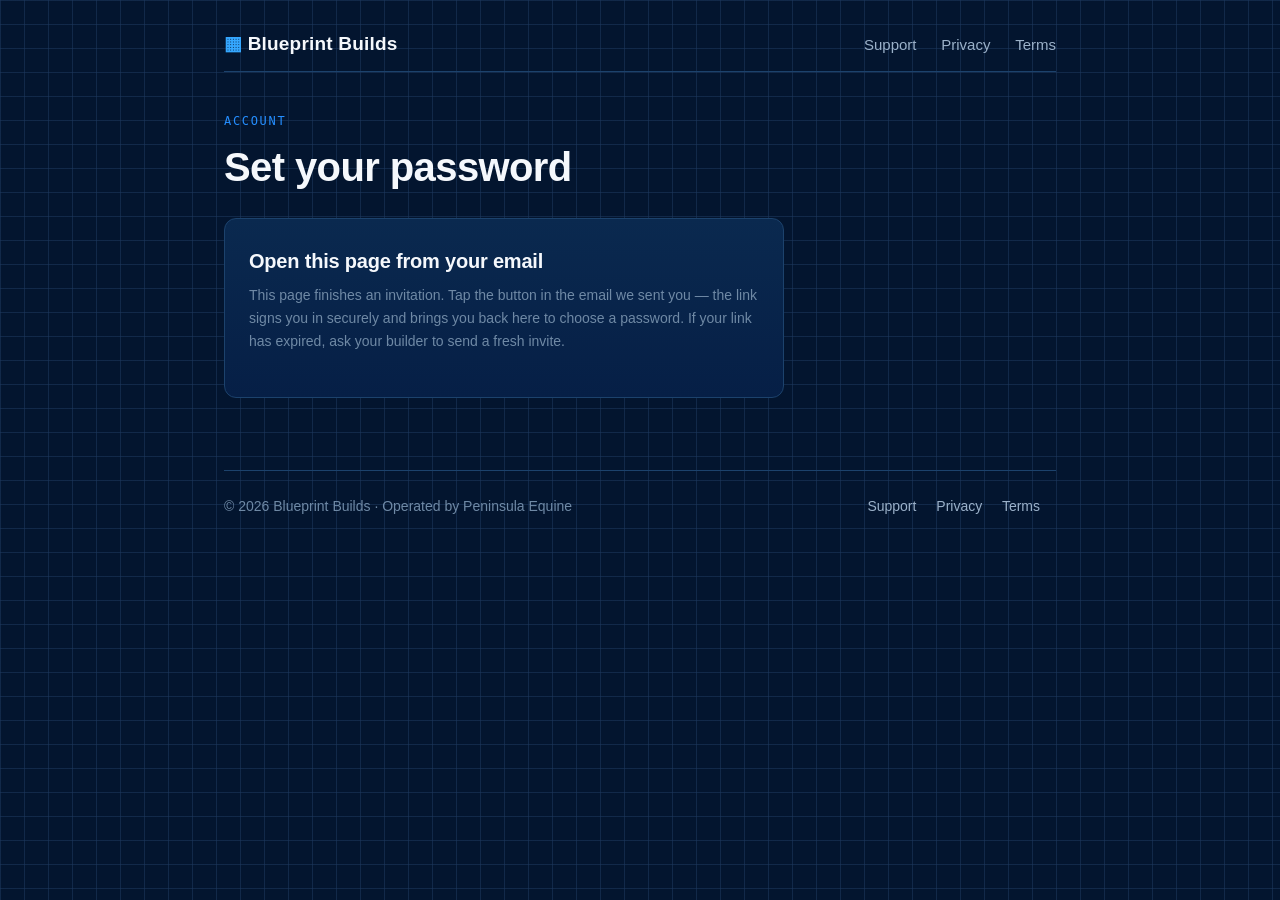
==== invite/index.html @ f55c9521 "Invite set-password page + build-team publish tool (synced from app repo site/)" ====
<!doctype html>
<html lang="en-AU">
<head>
  <meta charset="utf-8">
  <meta name="viewport" content="width=device-width, initial-scale=1">
  <title>Set your password — Blueprint Builds</title>
  <meta name="description" content="Finish setting up your Blueprint Builds account.">
  <meta name="robots" content="noindex">
  <link rel="stylesheet" href="/styles.css">
</head>
<body>
  <div class="wrap">
    <header class="site">
      <a class="brand" href="/"><span class="mark">▦</span> Blueprint Builds</a>
      <nav class="site">
        <a href="/support/">Support</a>
        <a href="/privacy/">Privacy</a>
        <a href="/terms/">Terms</a>
      </nav>
    </header>

    <main>
      <p class="kicker">Account</p>
      <h1>Set your password</h1>

      <div class="panel" id="panel-wait" hidden>
        <h2>Open this page from your email</h2>
        <p class="hint">This page finishes an invitation. Tap the button in the email we sent you — the link signs you in securely and brings you back here to choose a password. If your link has expired, ask your builder to send a fresh invite.</p>
      </div>

      <div class="panel" id="panel-expired" hidden>
        <h2>This link has expired</h2>
        <p class="hint">Invite and password links only work for a short time, and only once. Ask your builder to send a new one, or contact <a href="mailto:info@peninsulaequine.systems">info@peninsulaequine.systems</a> and we'll re-issue access.</p>
      </div>

      <div class="panel" id="panel-form" hidden>
        <h2>Choose a password</h2>
        <p class="hint" id="who">Signed in securely from your email link.</p>
        <form id="form">
          <label class="field"><span>New password</span>
            <input autocomplete="new-password" id="password" minlength="8" required type="password">
          </label>
          <label class="field"><span>Confirm password</span>
            <input autocomplete="new-password" id="confirm" minlength="8" required type="password">
          </label>
          <button class="btn" id="submit" type="submit">Save password</button>
        </form>
        <p class="status" id="form-status"></p>
      </div>

      <div class="panel" id="panel-done" hidden>
        <h2>Password saved</h2>
        <p class="hint" id="done-copy">You're all set. Open <strong>Blueprint Builds</strong> on your iPhone and sign in with your email and your new password. If the app isn't installed yet, use the TestFlight invitation from your builder first.</p>
      </div>
    </main>

    <footer class="site">
      <div>© 2026 Blueprint Builds · Operated by Peninsula Equine</div>
      <div>
        <a href="/support/">Support</a>
        <a href="/privacy/">Privacy</a>
        <a href="/terms/">Terms</a>
      </div>
    </footer>
  </div>

  <script>
  (function () {
    'use strict';
    var SUPABASE_URL = 'https://mxjuknqwzbvvmmdrvkql.supabase.co';
    // Publishable key: safe to embed, it grants nothing without a user session.
    var ANON_KEY = 'eyJhbGciOiJIUzI1NiIsInR5cCI6IkpXVCJ9.eyJpc3MiOiJzdXBhYmFzZSIsInJlZiI6Im14anVrbnF3emJ2dm1tZHJ2a3FsIiwicm9sZSI6ImFub24iLCJpYXQiOjE3ODU5ODU4MjcsImV4cCI6MjEwMTU2MTgyN30.RNrDixA6B1TgVHqoswkMDSYlwywGYfcC0P7SYY8A_lY';

    function show(id) {
      ['panel-wait', 'panel-expired', 'panel-form', 'panel-done'].forEach(function (name) {
        document.getElementById(name).hidden = name !== id;
      });
    }
    function status(kind, text) {
      var el = document.getElementById('form-status');
      el.className = 'status show ' + kind;
      el.textContent = text;
    }

    var params = new URLSearchParams((location.hash || '').replace(/^#/, ''));
    var accessToken = params.get('access_token');
    var kind = params.get('type') || 'invite';

    if (params.get('error') || params.get('error_code')) {
      show('panel-expired');
      return;
    }
    if (!accessToken) {
      show('panel-wait');
      return;
    }
    // The tokens stay in this page only — scrub them from the address bar.
    try { history.replaceState(null, '', location.pathname); } catch (err) { /* cosmetic only */ }

    var email = '';
    try {
      var payload = JSON.parse(atob(accessToken.split('.')[1].replace(/-/g, '+').replace(/_/g, '/')));
      email = typeof payload.email === 'string' ? payload.email : '';
    } catch (err) { /* the token is still usable even if it cannot be decoded here */ }
    if (email) {
      document.getElementById('who').textContent = 'Setting the password for ' + email + '.';
    }
    show('panel-form');

    document.getElementById('form').addEventListener('submit', function (event) {
      event.preventDefault();
      var password = document.getElementById('password').value;
      var confirm = document.getElementById('confirm').value;
      if (password.length < 8) { status('err', 'Use at least 8 characters.'); return; }
      if (password !== confirm) { status('err', 'The two passwords do not match.'); return; }

      var button = document.getElementById('submit');
      button.disabled = true;
      status('busy', 'Saving your password…');

      fetch(SUPABASE_URL + '/auth/v1/user', {
        method: 'PUT',
        headers: {
          apikey: ANON_KEY,
          Authorization: 'Bearer ' + accessToken,
          'Content-Type': 'application/json',
        },
        body: JSON.stringify({ password: password }),
      }).then(function (response) {
        if (response.ok) {
          if (email) {
            document.getElementById('done-copy').innerHTML =
              'You\'re all set. Open <strong>Blueprint Builds</strong> on your iPhone and sign in as <strong>' +
              email.replace(/[<>&]/g, '') + '</strong> with your new password. If the app isn\'t installed yet, use the TestFlight invitation from your builder first.';
          }
          show('panel-done');
          return;
        }
        return response.json().catch(function () { return {}; }).then(function (body) {
          var message = (body && (body.msg || body.message || body.error_description)) || '';
          if (response.status === 401 || response.status === 403) {
            show('panel-expired');
          } else {
            status('err', message || 'The password could not be saved. Try again.');
            button.disabled = false;
          }
        });
      }).catch(function () {
        status('err', 'No connection. Check the internet and try again.');
        button.disabled = false;
      });
    });

    // Session type note: invite links and set-password links behave the same here.
    void kind;
  })();
  </script>
</body>
</html>
---- styles.css ----
/* Blueprint Builds — static site. No external requests: system fonts only. */
:root {
  --midnight: #03152F;
  --navy: #061F46;
  --navy-raised: #0A294F;
  --border: #1C426C;
  --border-strong: #275783;
  --blueprint: #258EFF;
  --highlight: #35A7FF;
  --ink: #F5F8FC;
  --ink-muted: #9BB1C9;
  --ink-faint: #6F89A5;
  --grid-line: rgba(30, 58, 95, 0.55);
  --mono: ui-monospace, "SF Mono", "Cascadia Mono", Menlo, Consolas, monospace;
}

* { box-sizing: border-box; }

body {
  margin: 0;
  background-color: var(--midnight);
  background-image:
    linear-gradient(var(--grid-line) 1px, transparent 1px),
    linear-gradient(90deg, var(--grid-line) 1px, transparent 1px);
  background-size: 24px 24px;
  color: var(--ink);
  font-family: -apple-system, BlinkMacSystemFont, "Segoe UI", Roboto, Helvetica, Arial, sans-serif;
  font-size: 17px;
  line-height: 1.65;
  -webkit-font-smoothing: antialiased;
}

.wrap {
  max-width: 880px;
  margin: 0 auto;
  padding: 0 24px 96px;
}

header.site {
  display: flex;
  align-items: baseline;
  justify-content: space-between;
  gap: 16px;
  flex-wrap: wrap;
  padding: 28px 0 12px;
  border-bottom: 1px solid var(--border);
  margin-bottom: 40px;
}

.brand {
  color: var(--ink);
  text-decoration: none;
  font-weight: 700;
  font-size: 19px;
  letter-spacing: 0.01em;
}
.brand .mark { color: var(--highlight); }

nav.site a {
  color: var(--ink-muted);
  text-decoration: none;
  font-size: 15px;
  margin-left: 20px;
}
nav.site a:hover, nav.site a[aria-current="page"] { color: var(--highlight); }

.kicker {
  font-family: var(--mono);
  font-size: 12px;
  letter-spacing: 0.14em;
  text-transform: uppercase;
  color: var(--blueprint);
  margin: 0 0 12px;
}

h1 { font-size: 40px; line-height: 1.15; letter-spacing: -0.015em; margin: 0 0 16px; }
h2 { font-size: 22px; margin: 40px 0 10px; letter-spacing: -0.01em; }
h3 { font-size: 17px; margin: 28px 0 8px; }
p, li { color: var(--ink-muted); }
p.lede { font-size: 20px; color: var(--ink); max-width: 46ch; }
strong { color: var(--ink); font-weight: 600; }
a { color: var(--highlight); }
hr { border: none; border-top: 1px solid var(--border); margin: 40px 0; }

.updated {
  font-family: var(--mono);
  font-size: 13px;
  color: var(--ink-faint);
  margin-bottom: 32px;
}

.cards {
  display: grid;
  grid-template-columns: repeat(auto-fit, minmax(240px, 1fr));
  gap: 16px;
  margin: 40px 0;
  padding: 0;
  list-style: none;
}

.card {
  background: linear-gradient(180deg, var(--navy-raised), var(--navy));
  border: 1px solid var(--border);
  border-radius: 10px;
  padding: 20px;
}
.card h3 { margin: 0 0 6px; font-size: 16px; }
.card p { margin: 0; font-size: 15px; }
.card .glyph {
  display: inline-block;
  font-family: var(--mono);
  color: var(--highlight);
  font-size: 18px;
  margin-bottom: 10px;
}

.notice {
  background: var(--navy);
  border: 1px solid var(--border-strong);
  border-left: 3px solid var(--blueprint);
  border-radius: 8px;
  padding: 16px 20px;
  margin: 32px 0;
}
.notice p { margin: 0; font-size: 15px; }

.contact-block {
  font-size: 16px;
  background: var(--navy);
  border: 1px solid var(--border);
  border-radius: 10px;
  padding: 20px 24px;
  margin-top: 24px;
}
.contact-block p { margin: 6px 0; }

footer.site {
  border-top: 1px solid var(--border);
  margin-top: 72px;
  padding-top: 24px;
  font-size: 14px;
  color: var(--ink-faint);
  display: flex;
  justify-content: space-between;
  gap: 16px;
  flex-wrap: wrap;
}
footer.site a { color: var(--ink-muted); text-decoration: none; margin-right: 16px; }
footer.site a:hover { color: var(--highlight); }

@media (max-width: 600px) {
  h1 { font-size: 30px; }
  p.lede { font-size: 18px; }
  nav.site a { margin-left: 0; margin-right: 16px; }
}

/* ---------- Account & builder tool pages (forms) ---------- */

.panel {
  background: linear-gradient(180deg, var(--navy-raised), var(--navy));
  border: 1px solid var(--border);
  border-radius: 12px;
  padding: 26px 24px;
  margin: 28px 0;
  max-width: 560px;
}
.panel h2 { margin: 0 0 6px; font-size: 20px; }
.panel .hint { font-size: 14px; color: var(--ink-faint); margin: 0 0 18px; }

.field { display: block; margin: 0 0 16px; }
.field span {
  display: block;
  font-family: var(--mono);
  font-size: 11.5px;
  letter-spacing: 0.1em;
  text-transform: uppercase;
  color: var(--ink-faint);
  margin-bottom: 7px;
}
.field input, .field select {
  width: 100%;
  background: var(--midnight);
  color: var(--ink);
  border: 1px solid var(--border-strong);
  border-radius: 9px;
  padding: 12px 14px;
  font-size: 16px;
  font-family: inherit;
}
.field input:focus, .field select:focus { outline: 2px solid var(--blueprint); outline-offset: 1px; }
.field input[type="file"] { padding: 10px; font-size: 14px; color: var(--ink-muted); }

.btn {
  display: inline-block;
  width: 100%;
  background: #1676E8;
  color: #fff;
  border: none;
  border-radius: 10px;
  padding: 14px 18px;
  font-size: 16px;
  font-weight: 700;
  font-family: inherit;
  cursor: pointer;
  box-shadow: 0 8px 18px rgba(10, 75, 155, 0.4);
}
.btn:hover { background: #2483F2; }
.btn:disabled { opacity: 0.55; cursor: default; }
.btn.quiet {
  background: var(--navy);
  border: 1px solid var(--border-strong);
  color: var(--ink-muted);
  box-shadow: none;
  width: auto;
  padding: 9px 14px;
  font-size: 14px;
  font-weight: 600;
}

.status { border-radius: 9px; padding: 12px 16px; margin: 16px 0 0; font-size: 14.5px; display: none; }
.status.show { display: block; }
.status.ok { background: #0E3231; border: 1px solid #2A6B5B; color: #7FDCB8; }
.status.err { background: #341C24; border: 1px solid #7A4452; color: #F3A5B8; }
.status.busy { background: var(--navy); border: 1px solid var(--border-strong); color: var(--ink-muted); }

.file-list { list-style: none; margin: 18px 0 0; padding: 0; }
.file-list li {
  display: flex;
  justify-content: space-between;
  gap: 12px;
  align-items: baseline;
  border-top: 1px solid var(--border);
  padding: 10px 2px;
  font-size: 14.5px;
}
.file-list li:first-child { border-top: none; }
.file-list .name { color: var(--ink); overflow-wrap: anywhere; }
.file-list .state { font-family: var(--mono); font-size: 12px; white-space: nowrap; color: var(--ink-faint); }
.file-list .state.done { color: #7FDCB8; }
.file-list .state.fail { color: #F3A5B8; }

.session-bar {
  display: flex;
  justify-content: space-between;
  align-items: center;
  gap: 12px;
  flex-wrap: wrap;
  font-size: 14.5px;
  color: var(--ink-muted);
  max-width: 560px;
  margin-top: 24px;
}
.session-bar b { color: var(--ink); }

/* ---------- Landing page (body.landing only) ---------- */

body.landing .wrap { max-width: 1040px; }

body.landing .hero {
  position: relative;
  display: grid;
  grid-template-columns: minmax(0, 1.08fr) minmax(0, 0.92fr);
  gap: 56px;
  align-items: center;
  padding: 16px 0 8px;
}
body.landing .hero::before {
  content: "";
  position: absolute;
  inset: -120px -220px auto auto;
  width: 560px;
  height: 560px;
  background: radial-gradient(closest-side, rgba(37, 142, 255, 0.16), transparent 70%);
  pointer-events: none;
}
body.landing .hero-copy { position: relative; }
body.landing h1 { font-size: 46px; }

body.landing .hero-points {
  display: flex;
  flex-wrap: wrap;
  gap: 10px;
  margin-top: 28px;
}
body.landing .point {
  font-family: var(--mono);
  font-size: 12.5px;
  letter-spacing: 0.02em;
  color: var(--ink-muted);
  border: 1px solid var(--border);
  background: rgba(6, 31, 70, 0.72);
  border-radius: 999px;
  padding: 8px 14px;
}
body.landing .point b { color: var(--highlight); font-weight: 600; margin-right: 4px; }

/* CSS-only phone mockup of the app */
body.landing .hero-visual { display: flex; justify-content: center; position: relative; }
body.landing .phone {
  width: 300px;
  border-radius: 44px;
  border: 1px solid var(--border-strong);
  background: #0A2140;
  padding: 12px;
  box-shadow:
    0 40px 80px rgba(1, 8, 20, 0.65),
    0 0 0 6px rgba(10, 33, 64, 0.55),
    inset 0 1px 0 rgba(140, 195, 255, 0.22);
  animation: phone-float 8s ease-in-out infinite alternate;
}
@keyframes phone-float {
  from { transform: translateY(0) rotate(-0.4deg); }
  to   { transform: translateY(-12px) rotate(0.4deg); }
}
@media (prefers-reduced-motion: reduce) {
  body.landing .phone { animation: none; }
}
body.landing .phone-screen {
  border-radius: 34px;
  background:
    linear-gradient(rgba(83, 150, 255, 0.05) 1px, transparent 1px) 0 0 / 100% 34px,
    linear-gradient(90deg, rgba(83, 150, 255, 0.05) 1px, transparent 1px) 0 0 / 34px 100%,
    var(--midnight);
  border: 1px solid var(--border);
  padding: 22px 16px 18px;
  overflow: hidden;
}
body.landing .mini-header { display: flex; justify-content: space-between; align-items: center; }
body.landing .mini-brand { font-family: var(--mono); font-size: 8.5px; letter-spacing: 0.18em; color: var(--highlight); font-weight: 700; }
body.landing .mini-workspace { font-size: 12.5px; font-weight: 700; color: var(--ink); margin-top: 3px; }
body.landing .mini-avatar {
  width: 30px; height: 30px; border-radius: 50%;
  display: grid; place-items: center;
  font-size: 10px; font-weight: 800; color: var(--highlight);
  background: rgba(53, 167, 255, 0.15);
  border: 1px solid rgba(53, 167, 255, 0.35);
}
body.landing .mini-greeting { font-size: 21px; font-weight: 800; letter-spacing: -0.03em; color: var(--ink); margin: 14px 0 10px; }
body.landing .mini-chips { display: flex; gap: 6px; flex-wrap: wrap; }
body.landing .chip {
  font-family: var(--mono); font-size: 7.5px; letter-spacing: 0.08em;
  color: var(--ink-faint); border: 1px solid var(--border);
  background: var(--navy); border-radius: 999px; padding: 5px 9px;
}
body.landing .chip b { color: var(--ink); font-size: 10px; margin-right: 3px; }
body.landing .chip.live { color: #40C799; border-color: #2A6B5B; background: #0E3231; }

body.landing .mini-card {
  background: linear-gradient(180deg, var(--navy-raised), var(--navy));
  border: 1px solid var(--border);
  border-radius: 16px;
  padding: 13px;
  margin-top: 12px;
  box-shadow: inset 0 1px 0 rgba(140, 195, 255, 0.14);
}
body.landing .mini-card.decision { background: linear-gradient(180deg, #0A3263, #082B59); border-color: #1B6FC2; }
body.landing .mini-row { display: flex; justify-content: space-between; align-items: center; }
body.landing .mini-pill {
  font-family: var(--mono); font-size: 7px; letter-spacing: 0.1em; font-weight: 700;
  border-radius: 999px; padding: 4px 8px;
  color: var(--ink); background: #0C3A70; border: 1px solid #1D66AC;
}
body.landing .mini-pill.danger { color: #FFB3B3; background: #492E36; border-color: #7A4452; }
body.landing .mini-when { font-family: var(--mono); font-size: 8px; color: #FF7D7D; }
body.landing .mini-title { font-size: 13.5px; font-weight: 700; color: var(--ink); margin-top: 10px; line-height: 1.3; }
body.landing .mini-title.sm { font-size: 12px; margin-top: 10px; }
body.landing .mini-sub { font-size: 9.5px; color: var(--ink-faint); margin-top: 5px; }
body.landing .mini-actions { display: flex; gap: 7px; margin-top: 12px; }
body.landing .mini-btn {
  flex: 1; text-align: center; font-size: 10.5px; font-weight: 800;
  border-radius: 10px; padding: 9px 0; color: #fff; background: #1676E8;
  box-shadow: 0 6px 14px rgba(10, 75, 155, 0.45);
}
body.landing .mini-btn.hold { background: var(--navy); border: 1px solid var(--border-strong); color: var(--ink-muted); box-shadow: none; }
body.landing .mini-photo {
  height: 74px; border-radius: 10px;
  display: grid; place-items: center;
  color: var(--highlight); font-size: 20px;
  background:
    linear-gradient(rgba(83, 150, 255, 0.14) 1px, transparent 1px) 0 0 / 100% 19px,
    linear-gradient(90deg, rgba(83, 150, 255, 0.14) 1px, transparent 1px) 0 0 / 19px 100%,
    #0A315D;
  border: 1px solid rgba(133, 190, 255, 0.18);
}
body.landing .mini-progress { height: 4px; border-radius: 4px; background: var(--navy); margin-top: 10px; overflow: hidden; }
body.landing .mini-progress i { display: block; height: 100%; width: 68%; border-radius: 4px; background: var(--blueprint); }

/* Feature cards: lift on hover */
body.landing .card {
  transition: transform 180ms ease, border-color 180ms ease;
}
body.landing .card:hover { transform: translateY(-3px); border-color: var(--border-strong); }
body.landing .card .glyph {
  width: 34px; height: 34px;
  display: grid; place-items: center;
  border-radius: 10px;
  background: rgba(53, 167, 255, 0.12);
  border: 1px solid rgba(53, 167, 255, 0.28);
  margin-bottom: 12px;
}

@media (max-width: 860px) {
  body.landing .hero { grid-template-columns: 1fr; gap: 40px; }
  body.landing .hero-visual { order: 2; }
  body.landing h1 { font-size: 34px; }
  body.landing .hero::before { display: none; }
}
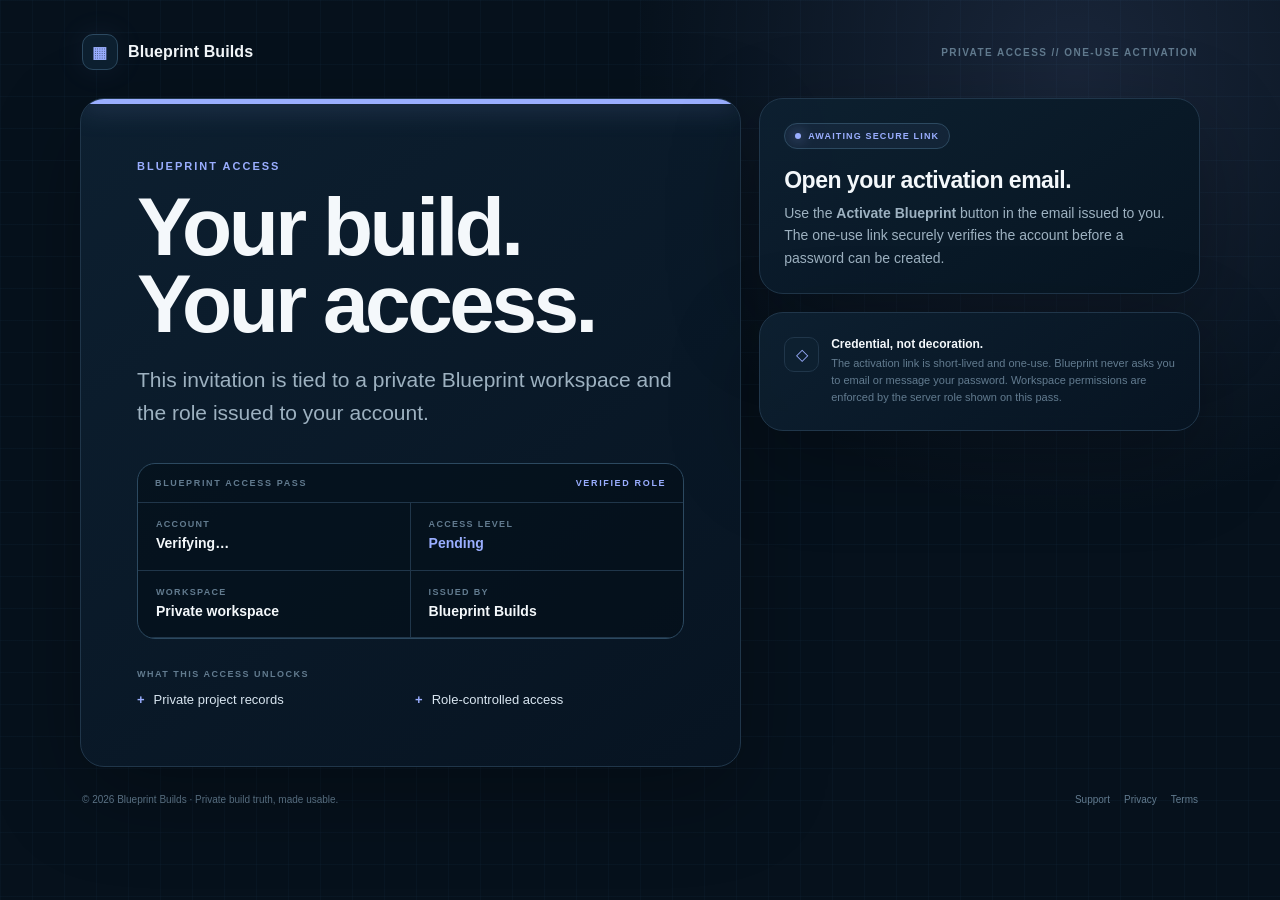
==== commit d09d0b24: "Launch Blueprint Access Pass activation" ====
--- a/invite/index.html
+++ b/invite/index.html
@@ -2,158 +2,95 @@
 <html lang="en-AU">
 <head>
   <meta charset="utf-8">
-  <meta name="viewport" content="width=device-width, initial-scale=1">
-  <title>Set your password — Blueprint Builds</title>
-  <meta name="description" content="Finish setting up your Blueprint Builds account.">
-  <meta name="robots" content="noindex">
-  <link rel="stylesheet" href="/styles.css">
+  <meta name="viewport" content="width=device-width, initial-scale=1, viewport-fit=cover">
+  <title>Activate your Blueprint access — Blueprint Builds</title>
+  <meta name="description" content="Activate private Blueprint Builds workspace access.">
+  <meta name="robots" content="noindex,nofollow,noarchive">
+  <meta name="referrer" content="no-referrer">
+  <link rel="canonical" href="https://blueprintbuilds.app/invite/">
+  <link rel="stylesheet" href="/invite/invite.css">
 </head>
 <body>
-  <div class="wrap">
-    <header class="site">
-      <a class="brand" href="/"><span class="mark">▦</span> Blueprint Builds</a>
-      <nav class="site">
-        <a href="/support/">Support</a>
-        <a href="/privacy/">Privacy</a>
-        <a href="/terms/">Terms</a>
-      </nav>
+  <div class="shell">
+    <header class="topbar">
+      <a class="brand" href="/"><span class="brand-mark">▦</span><span>Blueprint Builds</span></a>
+      <div class="secure">Private access // one-use activation</div>
     </header>
 
-    <main>
-      <p class="kicker">Account</p>
-      <h1>Set your password</h1>
+    <main class="activation">
+      <section class="hero" id="hero">
+        <div class="accent-bar"></div>
+        <div class="hero-inner">
+          <p class="eyebrow" id="role-eyebrow">BLUEPRINT ACCESS</p>
+          <h1 id="hero-title">Your build.<br>Your access.</h1>
+          <p class="lede" id="hero-copy">This invitation is tied to a private Blueprint workspace and the role issued to your account.</p>
 
-      <div class="panel" id="panel-wait" hidden>
-        <h2>Open this page from your email</h2>
-        <p class="hint">This page finishes an invitation. Tap the button in the email we sent you — the link signs you in securely and brings you back here to choose a password. If your link has expired, ask your builder to send a fresh invite.</p>
-      </div>
+          <div class="pass" aria-label="Blueprint access pass">
+            <div class="pass-head"><span>BLUEPRINT ACCESS PASS</span><span class="pass-id">VERIFIED ROLE</span></div>
+            <div class="pass-grid">
+              <div class="pass-cell"><span class="pass-label">ACCOUNT</span><span class="pass-value" id="pass-email">Verifying…</span></div>
+              <div class="pass-cell"><span class="pass-label">ACCESS LEVEL</span><span class="pass-value role" id="pass-role">Pending</span></div>
+              <div class="pass-cell"><span class="pass-label">WORKSPACE</span><span class="pass-value" id="pass-workspace">Private workspace</span></div>
+              <div class="pass-cell"><span class="pass-label">ISSUED BY</span><span class="pass-value" id="pass-inviter">Blueprint Builds</span></div>
+            </div>
+          </div>
 
-      <div class="panel" id="panel-expired" hidden>
-        <h2>This link has expired</h2>
-        <p class="hint">Invite and password links only work for a short time, and only once. Ask your builder to send a new one, or contact <a href="mailto:info@peninsulaequine.systems">info@peninsulaequine.systems</a> and we'll re-issue access.</p>
-      </div>
+          <div class="unlock">
+            <p class="unlock-label">WHAT THIS ACCESS UNLOCKS</p>
+            <div class="unlock-grid" id="unlock-grid">
+              <div class="unlock-item">Private project records</div><div class="unlock-item">Role-controlled access</div>
+            </div>
+          </div>
+        </div>
+      </section>
 
-      <div class="panel" id="panel-form" hidden>
-        <h2>Choose a password</h2>
-        <p class="hint" id="who">Signed in securely from your email link.</p>
-        <form id="form">
-          <label class="field"><span>New password</span>
-            <input autocomplete="new-password" id="password" minlength="8" required type="password">
-          </label>
-          <label class="field"><span>Confirm password</span>
-            <input autocomplete="new-password" id="confirm" minlength="8" required type="password">
-          </label>
-          <button class="btn" id="submit" type="submit">Save password</button>
-        </form>
-        <p class="status" id="form-status"></p>
-      </div>
+      <aside class="side">
+        <section class="card" id="panel-wait">
+          <div class="state-tag"><span class="state-dot"></span>AWAITING SECURE LINK</div>
+          <h2>Open your activation email.</h2>
+          <p class="hint">Use the <strong>Activate Blueprint</strong> button in the email issued to you. The one-use link securely verifies the account before a password can be created.</p>
+        </section>
 
-      <div class="panel" id="panel-done" hidden>
-        <h2>Password saved</h2>
-        <p class="hint" id="done-copy">You're all set. Open <strong>Blueprint Builds</strong> on your iPhone and sign in with your email and your new password. If the app isn't installed yet, use the TestFlight invitation from your builder first.</p>
-      </div>
+        <section class="card hidden" id="panel-gate">
+          <div class="state-tag"><span class="state-dot"></span>ACCESS PASS RECEIVED</div>
+          <h2>Continue to verification.</h2>
+          <p class="hint">This first-party checkpoint protects one-use activation links from automated email scanners. Nothing is consumed until <strong>you</strong> press the button below.</p>
+          <button class="btn" id="continue" type="button">CONTINUE SECURELY →</button>
+        </section>
+
+        <section class="card hidden" id="panel-expired">
+          <div class="state-tag"><span class="state-dot"></span>LINK CLOSED</div>
+          <h2>This access link has expired.</h2>
+          <p class="hint">Activation links are deliberately short-lived and one-use. Ask the person who invited you to issue a fresh Blueprint access pass.</p>
+        </section>
+
+        <section class="card hidden" id="panel-form">
+          <div class="state-tag"><span class="state-dot"></span>IDENTITY VERIFIED</div>
+          <h2>Secure your account.</h2>
+          <p class="hint" id="who">Your invitation has been verified. Choose the password you will use to sign in to Blueprint Builds.</p>
+          <form id="form">
+            <label class="field"><span>New password</span><input autocomplete="new-password" id="password" minlength="8" required type="password"></label>
+            <label class="field"><span>Confirm password</span><input autocomplete="new-password" id="confirm" minlength="8" required type="password"></label>
+            <button class="btn" id="submit" type="submit">ACTIVATE BLUEPRINT →</button>
+          </form>
+          <p class="status" id="form-status" aria-live="polite"></p>
+        </section>
+
+        <section class="card hidden" id="panel-done">
+          <div class="done-mark">✓</div>
+          <h2>Access activated.</h2>
+          <p class="hint" id="done-copy">Your Blueprint account is ready. Sign in with the email address on this access pass and the password you just created.</p>
+          <a class="btn secondary" href="/workspace/">OPEN BUILDER WORKSPACE</a>
+        </section>
+
+        <section class="card">
+          <div class="security"><div class="shield">◇</div><div><strong>Credential, not decoration.</strong><p>The activation link is short-lived and one-use. Blueprint never asks you to email or message your password. Workspace permissions are enforced by the server role shown on this pass.</p></div></div>
+        </section>
+      </aside>
     </main>
 
-    <footer class="site">
-      <div>© 2026 Blueprint Builds · Operated by Peninsula Equine</div>
-      <div>
-        <a href="/support/">Support</a>
-        <a href="/privacy/">Privacy</a>
-        <a href="/terms/">Terms</a>
-      </div>
-    </footer>
+    <footer class="footer"><div>© 2026 Blueprint Builds · Private build truth, made usable.</div><div class="footer-links"><a href="/support/">Support</a><a href="/privacy/">Privacy</a><a href="/terms/">Terms</a></div></footer>
   </div>
-
-  <script>
-  (function () {
-    'use strict';
-    var SUPABASE_URL = 'https://mxjuknqwzbvvmmdrvkql.supabase.co';
-    // Publishable key: safe to embed, it grants nothing without a user session.
-    var ANON_KEY = 'eyJhbGciOiJIUzI1NiIsInR5cCI6IkpXVCJ9.eyJpc3MiOiJzdXBhYmFzZSIsInJlZiI6Im14anVrbnF3emJ2dm1tZHJ2a3FsIiwicm9sZSI6ImFub24iLCJpYXQiOjE3ODU5ODU4MjcsImV4cCI6MjEwMTU2MTgyN30.RNrDixA6B1TgVHqoswkMDSYlwywGYfcC0P7SYY8A_lY';
-
-    function show(id) {
-      ['panel-wait', 'panel-expired', 'panel-form', 'panel-done'].forEach(function (name) {
-        document.getElementById(name).hidden = name !== id;
-      });
-    }
-    function status(kind, text) {
-      var el = document.getElementById('form-status');
-      el.className = 'status show ' + kind;
-      el.textContent = text;
-    }
-
-    var params = new URLSearchParams((location.hash || '').replace(/^#/, ''));
-    var accessToken = params.get('access_token');
-    var kind = params.get('type') || 'invite';
-
-    if (params.get('error') || params.get('error_code')) {
-      show('panel-expired');
-      return;
-    }
-    if (!accessToken) {
-      show('panel-wait');
-      return;
-    }
-    // The tokens stay in this page only — scrub them from the address bar.
-    try { history.replaceState(null, '', location.pathname); } catch (err) { /* cosmetic only */ }
-
-    var email = '';
-    try {
-      var payload = JSON.parse(atob(accessToken.split('.')[1].replace(/-/g, '+').replace(/_/g, '/')));
-      email = typeof payload.email === 'string' ? payload.email : '';
-    } catch (err) { /* the token is still usable even if it cannot be decoded here */ }
-    if (email) {
-      document.getElementById('who').textContent = 'Setting the password for ' + email + '.';
-    }
-    show('panel-form');
-
-    document.getElementById('form').addEventListener('submit', function (event) {
-      event.preventDefault();
-      var password = document.getElementById('password').value;
-      var confirm = document.getElementById('confirm').value;
-      if (password.length < 8) { status('err', 'Use at least 8 characters.'); return; }
-      if (password !== confirm) { status('err', 'The two passwords do not match.'); return; }
-
-      var button = document.getElementById('submit');
-      button.disabled = true;
-      status('busy', 'Saving your password…');
-
-      fetch(SUPABASE_URL + '/auth/v1/user', {
-        method: 'PUT',
-        headers: {
-          apikey: ANON_KEY,
-          Authorization: 'Bearer ' + accessToken,
-          'Content-Type': 'application/json',
-        },
-        body: JSON.stringify({ password: password }),
-      }).then(function (response) {
-        if (response.ok) {
-          if (email) {
-            document.getElementById('done-copy').innerHTML =
-              'You\'re all set. Open <strong>Blueprint Builds</strong> on your iPhone and sign in as <strong>' +
-              email.replace(/[<>&]/g, '') + '</strong> with your new password. If the app isn\'t installed yet, use the TestFlight invitation from your builder first.';
-          }
-          show('panel-done');
-          return;
-        }
-        return response.json().catch(function () { return {}; }).then(function (body) {
-          var message = (body && (body.msg || body.message || body.error_description)) || '';
-          if (response.status === 401 || response.status === 403) {
-            show('panel-expired');
-          } else {
-            status('err', message || 'The password could not be saved. Try again.');
-            button.disabled = false;
-          }
-        });
-      }).catch(function () {
-        status('err', 'No connection. Check the internet and try again.');
-        button.disabled = false;
-      });
-    });
-
-    // Session type note: invite links and set-password links behave the same here.
-    void kind;
-  })();
-  </script>
+  <script type="module" src="/invite/activate.js"></script>
 </body>
 </html>
--- a/invite/invite.css
+++ b/invite/invite.css
@@ -0,0 +1,6 @@
+:root{--bg:#06111c;--panel:#0a1826;--panel-2:#071421;--line:#20364a;--line-strong:#2c4960;--ink:#f4f8fb;--muted:#9db1c0;--faint:#627b8f;--accent:#9aaeff;--accent-rgb:154,174,255;--danger:#f3a5b8;--ok:#78e3ac}
+*{box-sizing:border-box}html{background:var(--bg);color-scheme:dark}body{margin:0;min-height:100vh;background:radial-gradient(circle at 84% 8%,rgba(var(--accent-rgb),.13),transparent 28rem),linear-gradient(rgba(21,46,68,.18) 1px,transparent 1px),linear-gradient(90deg,rgba(21,46,68,.18) 1px,transparent 1px),var(--bg);background-size:auto,32px 32px,32px 32px,auto;color:var(--ink);font-family:Inter,ui-sans-serif,-apple-system,BlinkMacSystemFont,"Segoe UI",sans-serif}
+a{color:inherit}.shell{width:min(1120px,calc(100% - 32px));margin:0 auto;padding:26px 0 48px}.topbar{display:flex;align-items:center;justify-content:space-between;gap:20px;padding:8px 2px 28px}.brand{display:flex;align-items:center;gap:10px;text-decoration:none;font-weight:850;letter-spacing:.1px}.brand-mark{display:grid;place-items:center;width:36px;height:36px;border:1px solid var(--line-strong);border-radius:11px;background:#0d2030;color:var(--accent);box-shadow:0 0 32px rgba(var(--accent-rgb),.08)}.secure{font-size:10px;font-weight:850;letter-spacing:1.45px;color:var(--faint);text-transform:uppercase}.activation{display:grid;grid-template-columns:minmax(0,1.08fr) minmax(330px,.72fr);gap:18px;align-items:start}.hero,.card{border:1px solid var(--line);border-radius:24px;background:linear-gradient(145deg,rgba(13,32,48,.98),rgba(7,20,33,.98));box-shadow:0 28px 90px rgba(0,0,0,.28);overflow:hidden}.accent-bar{height:5px;background:var(--accent);box-shadow:0 0 28px rgba(var(--accent-rgb),.55)}.hero-inner{padding:clamp(26px,5vw,56px)}.eyebrow{margin:0 0 16px;color:var(--accent);font-size:11px;font-weight:900;letter-spacing:2px;text-transform:uppercase}.hero h1{max-width:720px;margin:0;font-size:clamp(42px,7vw,82px);line-height:.94;letter-spacing:-3.5px}.lede{max-width:650px;margin:22px 0 0;color:var(--muted);font-size:clamp(17px,2.3vw,21px);line-height:1.55}.pass{margin-top:34px;border:1px solid var(--line-strong);border-radius:18px;background:rgba(3,13,23,.56);overflow:hidden}.pass-head{display:flex;align-items:center;justify-content:space-between;gap:12px;padding:14px 17px;border-bottom:1px solid var(--line);font-size:9px;font-weight:900;letter-spacing:1.65px;color:var(--faint)}.pass-id{color:var(--accent)}.pass-grid{display:grid;grid-template-columns:1fr 1fr}.pass-cell{min-width:0;padding:16px 18px;border-bottom:1px solid var(--line)}.pass-cell:nth-child(odd){border-right:1px solid var(--line)}.pass-label{display:block;margin-bottom:5px;color:var(--faint);font-size:9px;font-weight:850;letter-spacing:1.3px}.pass-value{display:block;overflow-wrap:anywhere;color:var(--ink);font-size:14px;font-weight:760;line-height:1.4}.pass-value.role{color:var(--accent)}.unlock{padding-top:30px}.unlock-label{margin:0 0 12px;color:var(--faint);font-size:9px;font-weight:900;letter-spacing:1.5px}.unlock-grid{display:grid;grid-template-columns:1fr 1fr;gap:9px}.unlock-item{display:flex;align-items:flex-start;gap:9px;color:#d8e5f0;font-size:13px;line-height:1.45}.unlock-item::before{content:"+";color:var(--accent);font-weight:900}.side{display:grid;gap:18px}.card{padding:24px}.card h2{margin:0 0 8px;font-size:23px;letter-spacing:-.5px}.hint{margin:0;color:var(--muted);font-size:14px;line-height:1.6}.state-tag{display:inline-flex;align-items:center;gap:7px;margin-bottom:18px;padding:7px 10px;border:1px solid var(--line-strong);border-radius:999px;color:var(--accent);background:rgba(var(--accent-rgb),.06);font-size:9px;font-weight:900;letter-spacing:1.15px}.state-dot{width:6px;height:6px;border-radius:50%;background:currentColor;box-shadow:0 0 13px currentColor}.field{display:grid;gap:7px;margin-top:16px;color:var(--muted);font-size:11px;font-weight:800;letter-spacing:.55px;text-transform:uppercase}.field input{width:100%;border:1px solid var(--line-strong);border-radius:12px;background:#06111c;color:var(--ink);padding:14px 15px;font:inherit;font-size:15px;text-transform:none;outline:none}.field input:focus{border-color:var(--accent);box-shadow:0 0 0 3px rgba(var(--accent-rgb),.12)}.btn{width:100%;margin-top:18px;border:0;border-radius:12px;padding:15px 18px;background:var(--accent);color:#06111c;font-size:12px;font-weight:950;letter-spacing:.8px;cursor:pointer}.btn:disabled{opacity:.55;cursor:wait}.btn.secondary{background:#0d2030;color:var(--ink);border:1px solid var(--line-strong);text-decoration:none;display:block;text-align:center}.status{display:none;margin:14px 0 0;padding:11px 12px;border-radius:10px;font-size:12px;line-height:1.45}.status.show{display:block}.status.busy{color:var(--accent);background:rgba(var(--accent-rgb),.07)}.status.err{color:var(--danger);background:rgba(243,165,184,.07)}.status.ok{color:var(--ok);background:rgba(120,227,172,.07)}.security{display:flex;gap:12px;align-items:flex-start}.shield{flex:0 0 auto;display:grid;place-items:center;width:35px;height:35px;border-radius:10px;background:#0d2030;border:1px solid var(--line);color:var(--accent)}.security strong{display:block;margin-bottom:4px;font-size:12px}.security p{margin:0;color:var(--faint);font-size:11px;line-height:1.55}.done-mark{display:grid;place-items:center;width:58px;height:58px;margin-bottom:18px;border:1px solid rgba(120,227,172,.45);border-radius:18px;background:rgba(120,227,172,.08);color:var(--ok);font-size:25px;font-weight:900}.footer{display:flex;justify-content:space-between;gap:24px;padding:25px 2px 0;color:var(--faint);font-size:10px;line-height:1.55}.footer-links{display:flex;gap:14px}.footer a{color:var(--faint);text-decoration:none}.hidden{display:none!important}
+@media(max-width:820px){.activation{grid-template-columns:1fr}.side{grid-template-columns:1fr}.hero h1{letter-spacing:-2.5px}.shell{width:min(100% - 22px,720px);padding-top:14px}.topbar{padding-bottom:16px}.secure{display:none}}
+@media(max-width:520px){.hero,.card{border-radius:18px}.hero-inner{padding:25px 20px}.card{padding:20px}.pass-grid,.unlock-grid{grid-template-columns:1fr}.pass-cell:nth-child(odd){border-right:0}.hero h1{font-size:45px;letter-spacing:-2px}.footer{display:grid}.footer-links{flex-wrap:wrap}}
+@media(prefers-reduced-motion:no-preference){.hero,.card{animation:rise .45s ease both}.side .card:nth-child(2){animation-delay:.08s}@keyframes rise{from{opacity:0;transform:translateY(8px)}to{opacity:1;transform:none}}}
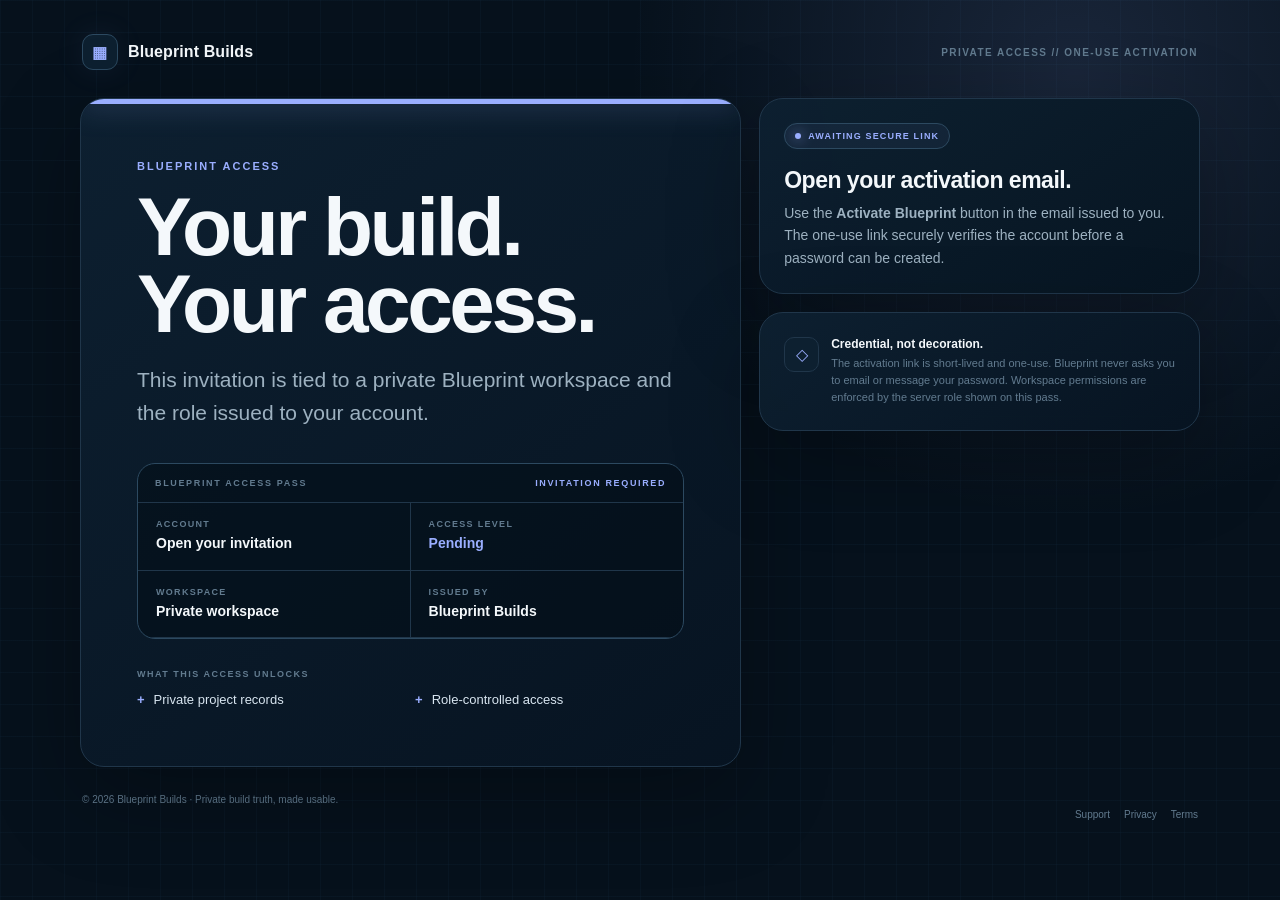
==== commit 0594a9a0: "Improve activation recovery and mobile onboarding Source: e0f25be35f509f0222067137573f5227e35c1c8a" ====
--- a/invite/index.html
+++ b/invite/index.html
@@ -8,7 +8,7 @@
   <meta name="robots" content="noindex,nofollow,noarchive">
   <meta name="referrer" content="no-referrer">
   <link rel="canonical" href="https://blueprintbuilds.app/invite/">
-  <link rel="stylesheet" href="/invite/invite.css">
+  <link rel="stylesheet" href="/invite/invite.css?v=20260910-onboarding">
 </head>
 <body>
   <div class="shell">
@@ -26,9 +26,9 @@
           <p class="lede" id="hero-copy">This invitation is tied to a private Blueprint workspace and the role issued to your account.</p>
 
           <div class="pass" aria-label="Blueprint access pass">
-            <div class="pass-head"><span>BLUEPRINT ACCESS PASS</span><span class="pass-id">VERIFIED ROLE</span></div>
+            <div class="pass-head"><span>BLUEPRINT ACCESS PASS</span><span class="pass-id" id="pass-state">INVITATION REQUIRED</span></div>
             <div class="pass-grid">
-              <div class="pass-cell"><span class="pass-label">ACCOUNT</span><span class="pass-value" id="pass-email">Verifying…</span></div>
+              <div class="pass-cell"><span class="pass-label">ACCOUNT</span><span class="pass-value" id="pass-email">Open your invitation</span></div>
               <div class="pass-cell"><span class="pass-label">ACCESS LEVEL</span><span class="pass-value role" id="pass-role">Pending</span></div>
               <div class="pass-cell"><span class="pass-label">WORKSPACE</span><span class="pass-value" id="pass-workspace">Private workspace</span></div>
               <div class="pass-cell"><span class="pass-label">ISSUED BY</span><span class="pass-value" id="pass-inviter">Blueprint Builds</span></div>
@@ -54,19 +54,34 @@
         <section class="card hidden" id="panel-gate">
           <div class="state-tag"><span class="state-dot"></span>ACCESS PASS RECEIVED</div>
           <h2>Continue to verification.</h2>
-          <p class="hint">This first-party checkpoint protects one-use activation links from automated email scanners. Nothing is consumed until <strong>you</strong> press the button below.</p>
+          <p class="hint">Your secure invitation is ready. Continue to verify your account, then choose the password you will use in Blueprint Builds.</p>
           <button class="btn" id="continue" type="button">CONTINUE SECURELY →</button>
+        </section>
+
+
+        <section class="card hidden" id="panel-checking" aria-live="polite">
+          <div class="state-tag"><span class="state-dot"></span>CHECKING YOUR INVITATION</div>
+          <h2>Verifying your account.</h2>
+          <p class="hint">Keep this page open while we check your secure link.</p>
+        </section>
+
+        <section class="card hidden" id="panel-network" aria-live="polite">
+          <div class="state-tag"><span class="state-dot"></span>VERIFICATION PAUSED</div>
+          <h2>Let’s reconnect.</h2>
+          <p class="hint">We could not reach Blueprint to verify your account. Check your connection, then try again here. Keep this page open so you can continue with the same link.</p>
+          <button class="btn" id="retry-verification" type="button">TRY VERIFICATION AGAIN →</button>
         </section>
 
         <section class="card hidden" id="panel-expired">
           <div class="state-tag"><span class="state-dot"></span>LINK CLOSED</div>
-          <h2>This access link has expired.</h2>
-          <p class="hint">Activation links are deliberately short-lived and one-use. Ask the person who invited you to issue a fresh Blueprint access pass.</p>
+          <h2>This link is no longer available.</h2>
+          <p class="hint">It may have expired or already been used. If you have already activated your account, open Blueprint and sign in. Otherwise, ask the person who invited you for a fresh access link.</p>
+          <a class="btn secondary" href="/support/">GET HELP WITH ACCESS</a>
         </section>
 
         <section class="card hidden" id="panel-form">
           <div class="state-tag"><span class="state-dot"></span>IDENTITY VERIFIED</div>
-          <h2>Secure your account.</h2>
+          <h2 id="form-title">Secure your account.</h2>
           <p class="hint" id="who">Your invitation has been verified. Choose the password you will use to sign in to Blueprint Builds.</p>
           <form id="form">
             <label class="field"><span>New password</span><input autocomplete="new-password" id="password" minlength="8" required type="password"></label>
@@ -78,9 +93,10 @@
 
         <section class="card hidden" id="panel-done">
           <div class="done-mark">✓</div>
-          <h2>Access activated.</h2>
+          <h2 id="done-title">Access activated.</h2>
           <p class="hint" id="done-copy">Your Blueprint account is ready. Sign in with the email address on this access pass and the password you just created.</p>
-          <a class="btn secondary" href="/workspace/">OPEN BUILDER WORKSPACE</a>
+          <p class="hint next-step">Already have Blueprint Builds installed? Open the app and sign in. You can also continue on the web.</p>
+          <a class="btn secondary" href="/workspace/">OPEN BLUEPRINT ON THE WEB</a>
         </section>
 
         <section class="card">
@@ -91,6 +107,6 @@
 
     <footer class="footer"><div>© 2026 Blueprint Builds · Private build truth, made usable.</div><div class="footer-links"><a href="/support/">Support</a><a href="/privacy/">Privacy</a><a href="/terms/">Terms</a></div></footer>
   </div>
-  <script type="module" src="/invite/activate.js"></script>
+  <script type="module" src="/invite/activate.js?v=20260910-onboarding"></script>
 </body>
 </html>
--- a/invite/invite.css
+++ b/invite/invite.css
@@ -1,6 +1,8 @@
 :root{--bg:#06111c;--panel:#0a1826;--panel-2:#071421;--line:#20364a;--line-strong:#2c4960;--ink:#f4f8fb;--muted:#9db1c0;--faint:#627b8f;--accent:#9aaeff;--accent-rgb:154,174,255;--danger:#f3a5b8;--ok:#78e3ac}
 *{box-sizing:border-box}html{background:var(--bg);color-scheme:dark}body{margin:0;min-height:100vh;background:radial-gradient(circle at 84% 8%,rgba(var(--accent-rgb),.13),transparent 28rem),linear-gradient(rgba(21,46,68,.18) 1px,transparent 1px),linear-gradient(90deg,rgba(21,46,68,.18) 1px,transparent 1px),var(--bg);background-size:auto,32px 32px,32px 32px,auto;color:var(--ink);font-family:Inter,ui-sans-serif,-apple-system,BlinkMacSystemFont,"Segoe UI",sans-serif}
-a{color:inherit}.shell{width:min(1120px,calc(100% - 32px));margin:0 auto;padding:26px 0 48px}.topbar{display:flex;align-items:center;justify-content:space-between;gap:20px;padding:8px 2px 28px}.brand{display:flex;align-items:center;gap:10px;text-decoration:none;font-weight:850;letter-spacing:.1px}.brand-mark{display:grid;place-items:center;width:36px;height:36px;border:1px solid var(--line-strong);border-radius:11px;background:#0d2030;color:var(--accent);box-shadow:0 0 32px rgba(var(--accent-rgb),.08)}.secure{font-size:10px;font-weight:850;letter-spacing:1.45px;color:var(--faint);text-transform:uppercase}.activation{display:grid;grid-template-columns:minmax(0,1.08fr) minmax(330px,.72fr);gap:18px;align-items:start}.hero,.card{border:1px solid var(--line);border-radius:24px;background:linear-gradient(145deg,rgba(13,32,48,.98),rgba(7,20,33,.98));box-shadow:0 28px 90px rgba(0,0,0,.28);overflow:hidden}.accent-bar{height:5px;background:var(--accent);box-shadow:0 0 28px rgba(var(--accent-rgb),.55)}.hero-inner{padding:clamp(26px,5vw,56px)}.eyebrow{margin:0 0 16px;color:var(--accent);font-size:11px;font-weight:900;letter-spacing:2px;text-transform:uppercase}.hero h1{max-width:720px;margin:0;font-size:clamp(42px,7vw,82px);line-height:.94;letter-spacing:-3.5px}.lede{max-width:650px;margin:22px 0 0;color:var(--muted);font-size:clamp(17px,2.3vw,21px);line-height:1.55}.pass{margin-top:34px;border:1px solid var(--line-strong);border-radius:18px;background:rgba(3,13,23,.56);overflow:hidden}.pass-head{display:flex;align-items:center;justify-content:space-between;gap:12px;padding:14px 17px;border-bottom:1px solid var(--line);font-size:9px;font-weight:900;letter-spacing:1.65px;color:var(--faint)}.pass-id{color:var(--accent)}.pass-grid{display:grid;grid-template-columns:1fr 1fr}.pass-cell{min-width:0;padding:16px 18px;border-bottom:1px solid var(--line)}.pass-cell:nth-child(odd){border-right:1px solid var(--line)}.pass-label{display:block;margin-bottom:5px;color:var(--faint);font-size:9px;font-weight:850;letter-spacing:1.3px}.pass-value{display:block;overflow-wrap:anywhere;color:var(--ink);font-size:14px;font-weight:760;line-height:1.4}.pass-value.role{color:var(--accent)}.unlock{padding-top:30px}.unlock-label{margin:0 0 12px;color:var(--faint);font-size:9px;font-weight:900;letter-spacing:1.5px}.unlock-grid{display:grid;grid-template-columns:1fr 1fr;gap:9px}.unlock-item{display:flex;align-items:flex-start;gap:9px;color:#d8e5f0;font-size:13px;line-height:1.45}.unlock-item::before{content:"+";color:var(--accent);font-weight:900}.side{display:grid;gap:18px}.card{padding:24px}.card h2{margin:0 0 8px;font-size:23px;letter-spacing:-.5px}.hint{margin:0;color:var(--muted);font-size:14px;line-height:1.6}.state-tag{display:inline-flex;align-items:center;gap:7px;margin-bottom:18px;padding:7px 10px;border:1px solid var(--line-strong);border-radius:999px;color:var(--accent);background:rgba(var(--accent-rgb),.06);font-size:9px;font-weight:900;letter-spacing:1.15px}.state-dot{width:6px;height:6px;border-radius:50%;background:currentColor;box-shadow:0 0 13px currentColor}.field{display:grid;gap:7px;margin-top:16px;color:var(--muted);font-size:11px;font-weight:800;letter-spacing:.55px;text-transform:uppercase}.field input{width:100%;border:1px solid var(--line-strong);border-radius:12px;background:#06111c;color:var(--ink);padding:14px 15px;font:inherit;font-size:15px;text-transform:none;outline:none}.field input:focus{border-color:var(--accent);box-shadow:0 0 0 3px rgba(var(--accent-rgb),.12)}.btn{width:100%;margin-top:18px;border:0;border-radius:12px;padding:15px 18px;background:var(--accent);color:#06111c;font-size:12px;font-weight:950;letter-spacing:.8px;cursor:pointer}.btn:disabled{opacity:.55;cursor:wait}.btn.secondary{background:#0d2030;color:var(--ink);border:1px solid var(--line-strong);text-decoration:none;display:block;text-align:center}.status{display:none;margin:14px 0 0;padding:11px 12px;border-radius:10px;font-size:12px;line-height:1.45}.status.show{display:block}.status.busy{color:var(--accent);background:rgba(var(--accent-rgb),.07)}.status.err{color:var(--danger);background:rgba(243,165,184,.07)}.status.ok{color:var(--ok);background:rgba(120,227,172,.07)}.security{display:flex;gap:12px;align-items:flex-start}.shield{flex:0 0 auto;display:grid;place-items:center;width:35px;height:35px;border-radius:10px;background:#0d2030;border:1px solid var(--line);color:var(--accent)}.security strong{display:block;margin-bottom:4px;font-size:12px}.security p{margin:0;color:var(--faint);font-size:11px;line-height:1.55}.done-mark{display:grid;place-items:center;width:58px;height:58px;margin-bottom:18px;border:1px solid rgba(120,227,172,.45);border-radius:18px;background:rgba(120,227,172,.08);color:var(--ok);font-size:25px;font-weight:900}.footer{display:flex;justify-content:space-between;gap:24px;padding:25px 2px 0;color:var(--faint);font-size:10px;line-height:1.55}.footer-links{display:flex;gap:14px}.footer a{color:var(--faint);text-decoration:none}.hidden{display:none!important}
-@media(max-width:820px){.activation{grid-template-columns:1fr}.side{grid-template-columns:1fr}.hero h1{letter-spacing:-2.5px}.shell{width:min(100% - 22px,720px);padding-top:14px}.topbar{padding-bottom:16px}.secure{display:none}}
+a{color:inherit}.shell{width:min(1120px,calc(100% - 32px));margin:0 auto;padding:26px 0 48px}.topbar{display:flex;align-items:center;justify-content:space-between;gap:20px;padding:8px 2px 28px}.brand{display:flex;align-items:center;gap:10px;text-decoration:none;font-weight:850;letter-spacing:.1px}.brand-mark{display:grid;place-items:center;width:36px;height:36px;border:1px solid var(--line-strong);border-radius:11px;background:#0d2030;color:var(--accent);box-shadow:0 0 32px rgba(var(--accent-rgb),.08)}.secure{font-size:10px;font-weight:850;letter-spacing:1.45px;color:var(--faint);text-transform:uppercase}.activation{display:grid;grid-template-columns:minmax(0,1.08fr) minmax(330px,.72fr);gap:18px;align-items:start}.hero,.card{border:1px solid var(--line);border-radius:24px;background:linear-gradient(145deg,rgba(13,32,48,.98),rgba(7,20,33,.98));box-shadow:0 28px 90px rgba(0,0,0,.28);overflow:hidden}.accent-bar{height:5px;background:var(--accent);box-shadow:0 0 28px rgba(var(--accent-rgb),.55)}.hero-inner{padding:clamp(26px,5vw,56px)}.eyebrow{margin:0 0 16px;color:var(--accent);font-size:11px;font-weight:900;letter-spacing:2px;text-transform:uppercase}.hero h1{max-width:720px;margin:0;font-size:clamp(42px,7vw,82px);line-height:.94;letter-spacing:-3.5px}.lede{max-width:650px;margin:22px 0 0;color:var(--muted);font-size:clamp(17px,2.3vw,21px);line-height:1.55}.pass{margin-top:34px;border:1px solid var(--line-strong);border-radius:18px;background:rgba(3,13,23,.56);overflow:hidden}.pass-head{display:flex;align-items:center;justify-content:space-between;gap:12px;padding:14px 17px;border-bottom:1px solid var(--line);font-size:9px;font-weight:900;letter-spacing:1.65px;color:var(--faint)}.pass-id{color:var(--accent)}.pass-grid{display:grid;grid-template-columns:1fr 1fr}.pass-cell{min-width:0;padding:16px 18px;border-bottom:1px solid var(--line)}.pass-cell:nth-child(odd){border-right:1px solid var(--line)}.pass-label{display:block;margin-bottom:5px;color:var(--faint);font-size:9px;font-weight:850;letter-spacing:1.3px}.pass-value{display:block;overflow-wrap:anywhere;color:var(--ink);font-size:14px;font-weight:760;line-height:1.4}.pass-value.role{color:var(--accent)}.unlock{padding-top:30px}.unlock-label{margin:0 0 12px;color:var(--faint);font-size:9px;font-weight:900;letter-spacing:1.5px}.unlock-grid{display:grid;grid-template-columns:1fr 1fr;gap:9px}.unlock-item{display:flex;align-items:flex-start;gap:9px;color:#d8e5f0;font-size:13px;line-height:1.45}.unlock-item::before{content:"+";color:var(--accent);font-weight:900}.side{display:grid;gap:18px}.card{padding:24px}.card h2{margin:0 0 8px;font-size:23px;letter-spacing:-.5px}.hint{margin:0;color:var(--muted);font-size:14px;line-height:1.6}.state-tag{display:inline-flex;align-items:center;gap:7px;margin-bottom:18px;padding:7px 10px;border:1px solid var(--line-strong);border-radius:999px;color:var(--accent);background:rgba(var(--accent-rgb),.06);font-size:9px;font-weight:900;letter-spacing:1.15px}.state-dot{width:6px;height:6px;border-radius:50%;background:currentColor;box-shadow:0 0 13px currentColor}.field{display:grid;gap:7px;margin-top:16px;color:var(--muted);font-size:11px;font-weight:800;letter-spacing:.55px;text-transform:uppercase}.field input{width:100%;border:1px solid var(--line-strong);border-radius:12px;background:#06111c;color:var(--ink);padding:14px 15px;font:inherit;font-size:16px;text-transform:none;outline:none}.field input:focus{border-color:var(--accent);box-shadow:0 0 0 3px rgba(var(--accent-rgb),.12)}.btn{width:100%;margin-top:18px;border:0;border-radius:12px;padding:15px 18px;background:var(--accent);color:#06111c;font-size:12px;font-weight:950;letter-spacing:.8px;cursor:pointer}.btn:disabled{opacity:.55;cursor:wait}.btn.secondary{background:#0d2030;color:var(--ink);border:1px solid var(--line-strong);text-decoration:none;display:block;text-align:center}.status{display:none;margin:14px 0 0;padding:11px 12px;border-radius:10px;font-size:12px;line-height:1.45}.status.show{display:block}.status.busy{color:var(--accent);background:rgba(var(--accent-rgb),.07)}.status.err{color:var(--danger);background:rgba(243,165,184,.07)}.status.ok{color:var(--ok);background:rgba(120,227,172,.07)}.security{display:flex;gap:12px;align-items:flex-start}.shield{flex:0 0 auto;display:grid;place-items:center;width:35px;height:35px;border-radius:10px;background:#0d2030;border:1px solid var(--line);color:var(--accent)}.security strong{display:block;margin-bottom:4px;font-size:12px}.security p{margin:0;color:var(--faint);font-size:11px;line-height:1.55}.done-mark{display:grid;place-items:center;width:58px;height:58px;margin-bottom:18px;border:1px solid rgba(120,227,172,.45);border-radius:18px;background:rgba(120,227,172,.08);color:var(--ok);font-size:25px;font-weight:900}.footer{display:flex;justify-content:space-between;gap:24px;padding:25px 2px 0;color:var(--faint);font-size:10px;line-height:1.55}.footer-links{display:flex;gap:14px}.footer a{color:var(--faint);text-decoration:none}.hidden{display:none!important}
+@media(max-width:820px){.activation{grid-template-columns:1fr}.side{grid-template-columns:1fr;order:-1}.hero h1{letter-spacing:-2.5px}.shell{width:min(100% - 22px,720px);padding-top:14px}.topbar{padding-bottom:16px}.secure{display:none}}
 @media(max-width:520px){.hero,.card{border-radius:18px}.hero-inner{padding:25px 20px}.card{padding:20px}.pass-grid,.unlock-grid{grid-template-columns:1fr}.pass-cell:nth-child(odd){border-right:0}.hero h1{font-size:45px;letter-spacing:-2px}.footer{display:grid}.footer-links{flex-wrap:wrap}}
 @media(prefers-reduced-motion:no-preference){.hero,.card{animation:rise .45s ease both}.side .card:nth-child(2){animation-delay:.08s}@keyframes rise{from{opacity:0;transform:translateY(8px)}to{opacity:1;transform:none}}}
+
+.next-step{margin-top:14px}.btn{min-height:48px}.pass-head{flex-wrap:wrap}.footer a{display:inline-flex;align-items:center;min-height:44px}.btn:focus-visible,.brand:focus-visible,.footer a:focus-visible{outline:2px solid var(--accent);outline-offset:4px}
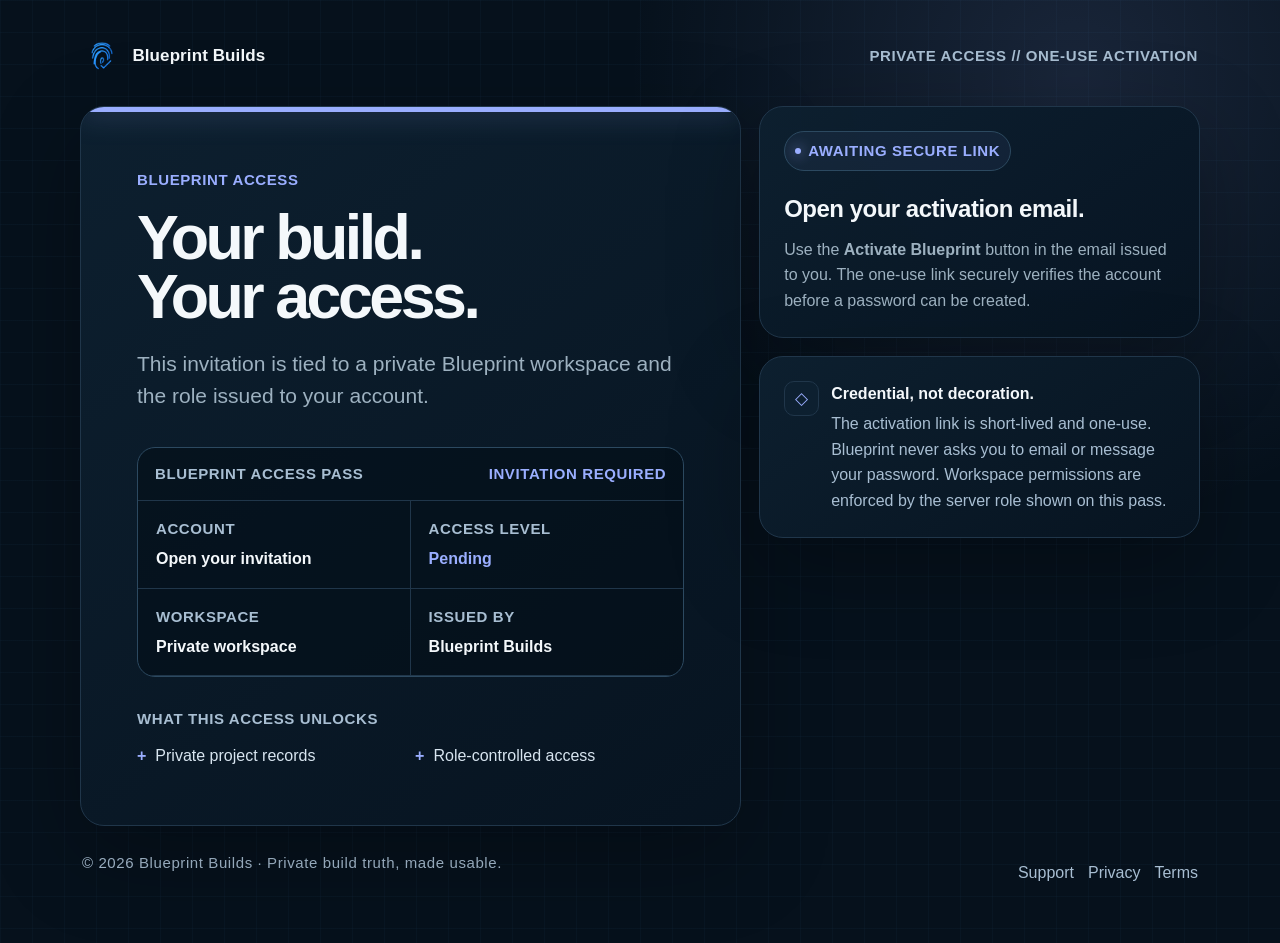
==== commit 10827938: "Publish reviewed phone readability, consistent branding and offline viewer shell" ====
--- a/invite/index.html
+++ b/invite/index.html
@@ -9,11 +9,14 @@
   <meta name="referrer" content="no-referrer">
   <link rel="canonical" href="https://blueprintbuilds.app/invite/">
   <link rel="stylesheet" href="/invite/invite.css?v=20260910-onboarding">
+<link rel="stylesheet" href="/assets/blueprint-readability-v1.css">
+<link rel="icon" href="/assets/blueprint-fingerprint.png" type="image/png">
+<link rel="apple-touch-icon" sizes="180x180" href="/apple-touch-icon.png">
 </head>
-<body>
+<body class="bp-readable bp-invitation">
   <div class="shell">
     <header class="topbar">
-      <a class="brand" href="/"><span class="brand-mark">▦</span><span>Blueprint Builds</span></a>
+      <a class="brand" href="/"><span class="bp-brand-symbol" aria-hidden="true"><img src="/assets/blueprint-fingerprint.png" width="40" height="40" alt=""></span><span>Blueprint Builds</span></a>
       <div class="secure">Private access // one-use activation</div>
     </header>
 
@@ -75,7 +78,8 @@
         <section class="card hidden" id="panel-expired">
           <div class="state-tag"><span class="state-dot"></span>LINK CLOSED</div>
           <h2>This link is no longer available.</h2>
-          <p class="hint">It may have expired or already been used. If you have already activated your account, open Blueprint and sign in. Otherwise, ask the person who invited you for a fresh access link.</p>
+          <p class="hint">This one-use activation link may have expired or already been used. Existing accounts can sign in below; you do not need to reopen an old invitation for each visit. For first-time activation, ask your inviter for a fresh link.</p>
+          <a class="btn" href="/workspace/">SIGN IN TO BLUEPRINT</a>
           <a class="btn secondary" href="/support/">GET HELP WITH ACCESS</a>
         </section>
 
--- a/assets/blueprint-readability-v1.css
+++ b/assets/blueprint-readability-v1.css
@@ -0,0 +1,185 @@
+/* Blueprint readability contract: real copy is not miniature interface decoration.
+   Relative units preserve browser text enlargement; no zoom restrictions. */
+:root {
+  --bp-copy: 1.0625rem;
+  --bp-control: 1rem;
+  --bp-meta: .9375rem;
+  --bp-caption: .9375rem;
+  --bp-readable-muted: #b3c5d7;
+  --bp-readable-secondary: #a8bed2;
+}
+html { -webkit-text-size-adjust: 100%; text-size-adjust: 100%; }
+body.bp-readable { font-size: var(--bp-copy); line-height: 1.65; }
+.bp-readable :where(p, li, label, figcaption, button, summary) { overflow-wrap: anywhere; }
+.bp-readable :where(a, button, input, textarea, select, summary):focus-visible { outline: 3px solid #72c9ff; outline-offset: 4px; }
+.bp-readable .brand { display: inline-flex; align-items: center; gap: .65rem; min-height: 44px; max-width: 100%; }
+.bp-readable .bp-brand-symbol { display: inline-flex; flex: 0 0 2.5rem; width: 2.5rem; height: 2.5rem; align-items: center; justify-content: center; }
+.bp-readable .bp-brand-symbol img { display: block; width: 100%; height: 100%; object-fit: contain; }
+.bp-readable .bp-screen-link { display: block; color: #d9edff; font-size: var(--bp-control); line-height: 1.5; min-height: 44px; padding: .65rem 0; text-decoration: underline; text-underline-offset: .2em; }
+.bp-readable .bp-screen-link:hover { color: #fff; }
+
+/* Public homepage: retain the architectural composition, not its microprint. */
+.bp-home { --faint: #a8bed2; }
+.bp-home .eyebrow, .bp-home .section-kicker, .bp-home .feature-number,
+.bp-home .building-heading > span, .bp-home .micro-status,
+.bp-home .client-boundary, .bp-home .role-screen-top,
+.bp-home .terminal-top b, .bp-home .footer-grid h4, .bp-home .footer-bottom,
+.bp-home .product-shot-label, .bp-home .product-device-footer,
+.bp-home .product-release-note, .bp-home .product-reality-rail,
+.bp-home .client-proof-label, .bp-home .client-proof-footer,
+.bp-home .hero-audiences > div > span, .bp-home .brand-version {
+  font-size: var(--bp-caption); line-height: 1.5; letter-spacing: .045em;
+}
+.bp-home .eyebrow { flex-wrap: wrap; }
+.bp-home .hero-lead, .bp-home .feature-card p, .bp-home .record-summary p,
+.bp-home .client-copy > p, .bp-home .section-heading p,
+.bp-home .offline-copy p, .bp-home .security-copy p, .bp-home .access-copy p {
+  font-size: var(--bp-copy); line-height: 1.65;
+}
+.bp-home .btn, .bp-home .btn-large, .bp-home .nav-links a,
+.bp-home .mobile-menu a, .bp-home .hero-audiences a,
+.bp-home .security-links a, .bp-home .record-help,
+.bp-home .role-tab, .bp-home .building-controls button {
+  font-size: var(--bp-control); line-height: 1.5; min-height: 44px;
+  white-space: normal; letter-spacing: 0;
+}
+.bp-home .btn { text-align: center; }
+.bp-home .hero-audiences p, .bp-home .footer-brand p,
+.bp-home .footer-grid > div:not(.footer-brand) a,
+.bp-home .client-invite-note, .bp-home .role-item b,
+.bp-home .network-control p, .bp-home .log-line, .bp-home .toast {
+  font-size: var(--bp-control); line-height: 1.6;
+}
+.bp-home .hero-facts span, .bp-home .building-controls > span,
+.bp-home .role-tab small, .bp-home .role-item small, .bp-home .security-stack small {
+  font-size: var(--bp-meta); line-height: 1.55; color: var(--bp-readable-muted);
+}
+.bp-home .hero-facts { flex-wrap: wrap; }
+.bp-home .hero-audiences span[aria-hidden] { font-size: 1em; }
+.bp-home .building-sequence-steps > span { font-size: var(--bp-caption); line-height: 1.5; }
+.bp-home .building-sequence-steps b { font-size: var(--bp-control); line-height: 1.4; }
+.bp-home .building-controls { flex-wrap: wrap; }
+.bp-home .building-controls button { padding: .5rem .7rem; }
+.bp-home .product-shot-label, .bp-home .product-device-footer,
+.bp-home .client-proof-label, .bp-home .client-proof-footer,
+.bp-home .role-screen-top, .bp-home .footer-bottom { flex-wrap: wrap; gap: .5rem; }
+.bp-home .product-shot-label b, .bp-home .client-proof-label b { font-size: var(--bp-caption); }
+.bp-home .log-line { white-space: normal; overflow-wrap: anywhere; }
+.bp-home .terminal { min-height: 0; }
+.bp-home .role-item { align-items: start; }
+.bp-home .role-item i { font-size: var(--bp-control); }
+.bp-home .role-item b, .bp-home .role-item small { overflow-wrap: anywhere; }
+.bp-home .role-details summary { font-size: var(--bp-control); line-height: 1.5; min-height: 44px; }
+.bp-home .security-stack b { font-size: var(--bp-control); line-height: 1.5; }
+.bp-home .security-stack span { font-size: var(--bp-caption); }
+.bp-home .footer-grid > div:not(.footer-brand) a { padding-block: .6rem; min-height: 44px; }
+.bp-home .bp-section-measure { font-size: var(--bp-caption); }
+
+/* Shared legal, support, sign-in, publisher, private workspace and Plan Desk. */
+.bp-functional { --ink-faint: #a8bed2; }
+.bp-functional h1 { font-size: clamp(2rem, 5vw, 2.625rem); overflow-wrap: anywhere; }
+.bp-functional h2, .bp-functional .panel h2 { font-size: 1.375rem; }
+.bp-functional h3 { font-size: 1.125rem; }
+.bp-functional .brand { font-size: 1.1875rem; }
+.bp-functional nav.site { display: flex; flex-wrap: wrap; gap: .35rem 1rem; }
+.bp-functional nav.site a { margin-left: 0; display: inline-flex; align-items: center; min-height: 44px; font-size: var(--bp-control); }
+.bp-functional .kicker, .bp-functional .updated, .bp-functional footer.site,
+.bp-functional .security-strip, .bp-functional .markup-meta { font-size: var(--bp-meta); line-height: 1.6; letter-spacing: .025em; }
+.bp-functional .field span, .bp-functional .field input,
+.bp-functional .field select, .bp-functional .field textarea,
+.bp-functional .field input[type=file], .bp-functional .panel .hint,
+.bp-functional .card p, .bp-functional .notice p,
+.bp-functional .btn, .bp-functional .btn.quiet,
+.bp-functional .status, .bp-functional .file-list li,
+.bp-functional .file-list .state, .bp-functional .session-bar,
+.bp-functional .workspace-user, .bp-functional .project-button,
+.bp-functional .plan-meta, .bp-functional .plan-open,
+.bp-functional .sheet-tab, .bp-functional .zoom-level,
+.bp-functional .gesture-hint, .bp-functional .tool,
+.bp-functional .markup-note, .bp-functional .markup-withdraw,
+.bp-functional .offline-state, .bp-functional .preview-selected {
+  font-size: var(--bp-control); line-height: 1.55; letter-spacing: 0;
+}
+.bp-functional .field span { font-family: inherit; font-weight: 600; text-transform: none; }
+.bp-functional .project-button small { font-size: var(--bp-meta); }
+.bp-functional .btn, .bp-functional .plan-open, .bp-functional .tool,
+.bp-functional .view-tool, .bp-functional .markup-withdraw { min-height: 44px; white-space: normal; }
+.bp-functional .btn:not(.quiet), .bp-functional .plan-open { background: #075bb7; }
+.bp-functional .btn:not(.quiet):hover, .bp-functional .plan-open:hover { background: #064d9c; }
+.bp-functional .view-tool:not(.icon) { font-size: var(--bp-control); }
+.bp-functional .view-tools { flex-wrap: wrap; flex: 0 1 auto; }
+.bp-functional .view-tool.icon { font-size: 1.25rem; }
+.bp-functional .sheet-tab { max-width: 18rem; white-space: normal; }
+.bp-functional .navigator-label { font-size: var(--bp-caption); letter-spacing: 0; }
+.bp-functional .markup-pin { font-size: var(--bp-caption); }
+.bp-functional .markup-card.voided { opacity: 1; border-style: dashed; }
+.bp-functional .file-list li { flex-wrap: wrap; }
+.bp-functional .file-list .state { white-space: normal; }
+.bp-functional .workspace-panel, .bp-functional .panel, .bp-functional .desk-sidebar { min-width: 0; }
+
+/* Activation/recovery: access status and security advice must be easy to read. */
+.bp-invitation { --faint: #a8bed2; }
+.bp-invitation .eyebrow, .bp-invitation .secure, .bp-invitation .pass-head,
+.bp-invitation .pass-label, .bp-invitation .unlock-label,
+.bp-invitation .state-tag, .bp-invitation .footer {
+  font-size: var(--bp-caption); line-height: 1.6; letter-spacing: .04em;
+}
+.bp-invitation .pass-value, .bp-invitation .unlock-item,
+.bp-invitation .hint, .bp-invitation .field, .bp-invitation .field input,
+.bp-invitation .btn, .bp-invitation .status,
+.bp-invitation .security strong, .bp-invitation .security p, .bp-invitation .footer a {
+  font-size: var(--bp-control); line-height: 1.6; letter-spacing: 0;
+}
+.bp-invitation .field { text-transform: none; }
+.bp-invitation .btn { min-height: 48px; white-space: normal; text-align: center; }
+.bp-invitation .pass-head, .bp-invitation .topbar, .bp-invitation .footer { flex-wrap: wrap; }
+.bp-invitation .pass-head { gap: .5rem; }
+.bp-invitation .pass-value { overflow-wrap: anywhere; }
+.bp-invitation .footer a { display: inline-flex; align-items: center; min-height: 44px; }
+.bp-invitation .hero h1 { font-size: clamp(2.25rem, 4.9vw, 4rem); }
+.bp-invitation .card h2 { font-size: 1.5rem; }
+
+@media (max-width: 760px) {
+  .bp-home .truth-rail, .bp-home .product-reality-rail,
+  .bp-home .product-device-footer, .bp-home .product-release-note,
+  .bp-home .client-proof-footer, .bp-home .role-tab small,
+  .bp-home .mini-toolbar, .bp-home .mini-note, .bp-home .mini-pin,
+  .bp-home .mini-plan-copy, .bp-home .mini-plan-refs text,
+  .bp-home .mini-plan-titleblock text, .bp-home .building-annotations,
+  .bp-home .building-caption { display: none; }
+  .bp-home .product-reality-stage::after { content: none; }
+  .bp-home .hero-facts { display: grid; grid-template-columns: minmax(0, 1fr); gap: .55rem; }
+  .bp-home .hero-facts span { min-width: 0; }
+  .bp-home .building-sequence-steps { grid-template-columns: repeat(2, minmax(0, 1fr)); gap: .5rem; }
+  .bp-home .role-tabs { grid-template-columns: repeat(2, minmax(0, 1fr)); }
+  .bp-home .role-tab { white-space: normal; padding: .8rem; }
+  .bp-home .security-stack > div { grid-template-columns: minmax(0, 1fr); gap: .35rem; }
+  .bp-home .security-stack > div > span { display: none; }
+  .bp-home .security-stack small { grid-column: 1; }
+  .bp-home .client-boundary { flex-wrap: wrap; }
+  .bp-home .hero { padding-top: 2.5rem; }
+  .bp-home .hero h1 { font-size: clamp(2.625rem, 12vw, 4rem); line-height: 1.05; }
+  .bp-home .access-actions { min-width: 0; }
+  .bp-invitation .pass-grid { grid-template-columns: minmax(0, 1fr); }
+  .bp-invitation .pass-cell { min-width: 0; }
+  .bp-invitation .hero-inner { padding: 24px; }
+}
+@media (max-width: 380px) {
+  .bp-readable .brand { font-size: 1rem; }
+  .bp-home .hero-actions .btn { padding-inline: .75rem; }
+  .bp-functional .wrap { padding-inline: 16px; }
+  .bp-invitation .card { padding: 20px; }
+}
+
+.bp-home .product-shot-label span { font-size: var(--bp-caption); line-height: 1.5; color: var(--bp-readable-muted); }
+@media (max-width: 760px) { .bp-home .product-swipe-hint { font-size: var(--bp-caption); line-height: 1.5; color: var(--bp-readable-muted); } }
+
+/* Preserve larger field-device controls after the shared readability rules. */
+@media (pointer: coarse) {
+  .bp-functional .btn, .bp-functional .view-tool, .bp-functional .tool,
+  .bp-functional .sheet-tab, .bp-functional .plan-open,
+  .bp-functional .project-button, .bp-functional .markup-withdraw { min-height: 48px; }
+}
+
+/* Link-based actions need the same full hit area as button elements. */
+.bp-invitation a.btn { display: block; width: 100%; margin-top: .75rem; }
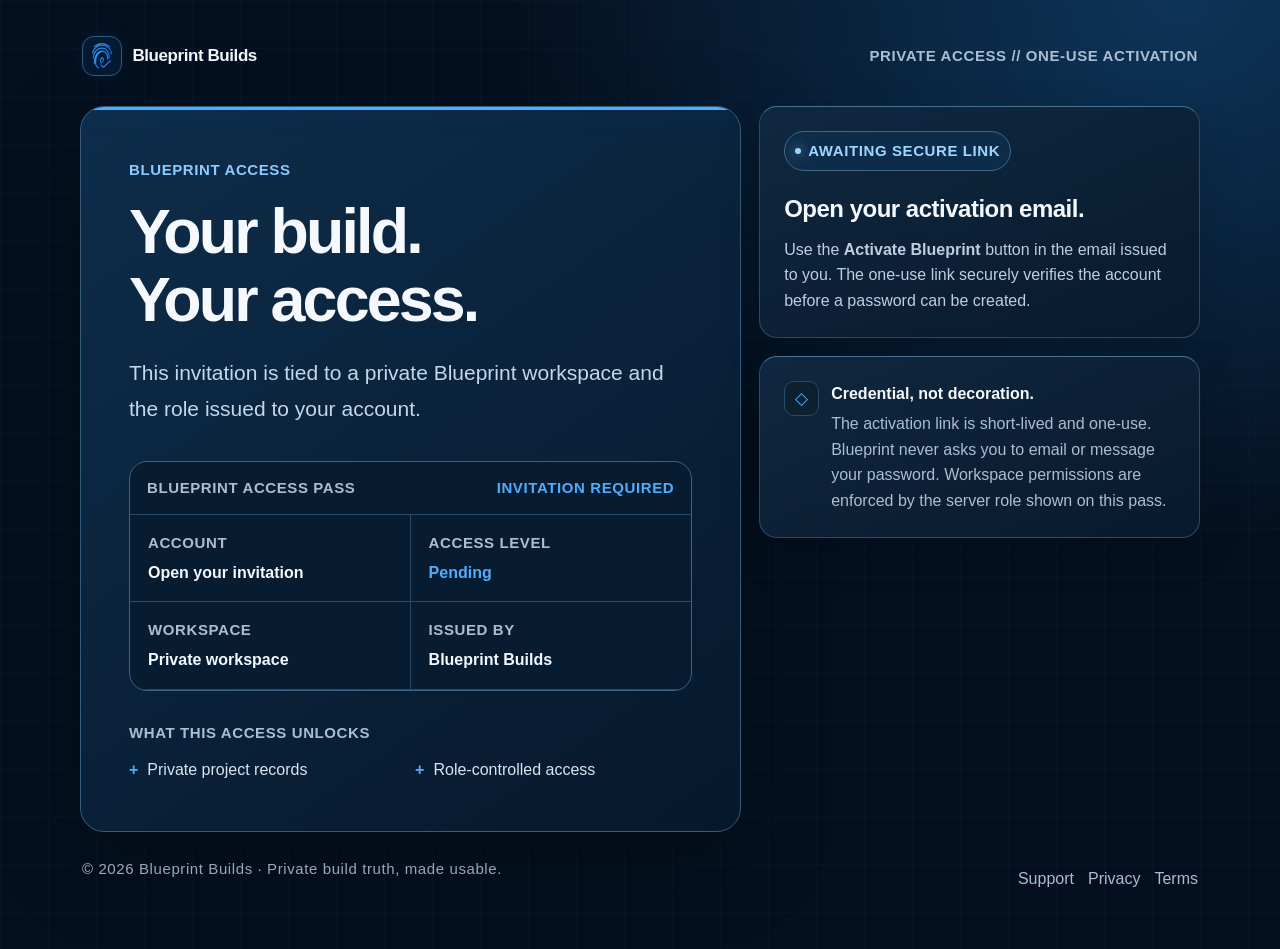
==== commit ae6065b7: "Publish the approved site-wide Blueprint signature without changing app or accounts" ====
--- a/invite/index.html
+++ b/invite/index.html
@@ -10,10 +10,14 @@
   <link rel="canonical" href="https://blueprintbuilds.app/invite/">
   <link rel="stylesheet" href="/invite/invite.css?v=20260910-onboarding">
 <link rel="stylesheet" href="/assets/blueprint-readability-v1.css">
-<link rel="icon" href="/assets/blueprint-fingerprint.png" type="image/png">
+<link rel="icon" sizes="16x16" href="/assets/icons/fingerprint-16.png" type="image/png">
+<link rel="icon" sizes="32x32" href="/assets/icons/fingerprint-32.png" type="image/png">
+<link rel="icon" sizes="48x48" href="/assets/icons/fingerprint-48.png" type="image/png">
 <link rel="apple-touch-icon" sizes="180x180" href="/apple-touch-icon.png">
+<link rel="stylesheet" href="/assets/blueprint-system-v1.css">
+<meta name="theme-color" content="#04101f">
 </head>
-<body class="bp-readable bp-invitation">
+<body class="bp-readable bp-invitation" data-bpb-system="signature-v1" data-bpb-surface="access">
   <div class="shell">
     <header class="topbar">
       <a class="brand" href="/"><span class="bp-brand-symbol" aria-hidden="true"><img src="/assets/blueprint-fingerprint.png" width="40" height="40" alt=""></span><span>Blueprint Builds</span></a>
--- a/assets/blueprint-system-v1.css
+++ b/assets/blueprint-system-v1.css
@@ -0,0 +1,187 @@
+/* Blueprint website signature v1. Presentation only; native app and access stay separate. */
+:root{
+ --bpb-midnight:#04101f;--bpb-surface:#0a1c31;--bpb-raised:#102b47;
+ --bpb-line:#294b69;--bpb-line-strong:#446c90;--bpb-blue:#258eff;
+ --bpb-action:#50acff;--bpb-action-ink:#041426;--bpb-ink:#f5f8fc;
+ --bpb-muted:#bdcee0;--bpb-secondary:#aabed2;--bpb-radius:18px;
+ --bpb-font:-apple-system,BlinkMacSystemFont,"Segoe UI",Roboto,Helvetica,Arial,sans-serif;
+}
+body[data-bpb-system]{
+ --midnight:var(--bpb-midnight);--navy:var(--bpb-surface);--navy-raised:var(--bpb-raised);
+ --border:var(--bpb-line);--border-strong:var(--bpb-line-strong);--blueprint:var(--bpb-blue);
+ --highlight:#77c4ff;--ink:var(--bpb-ink);--ink-muted:var(--bpb-muted);--ink-faint:var(--bpb-secondary);
+ --bg:var(--bpb-midnight);--panel:var(--bpb-surface);--panel-2:#08192b;--line:var(--bpb-line);
+ --line-strong:var(--bpb-line-strong);--muted:var(--bpb-muted);--faint:var(--bpb-secondary);
+ --accent:#50acff;--accent-rgb:80,172,255;--sans:var(--bpb-font);
+ background-color:var(--bpb-midnight);color:var(--bpb-ink);font-family:var(--bpb-font);
+ background-image:radial-gradient(ellipse at 92% 0%,#0e3458 0,transparent 42rem),linear-gradient(#69adf008 1px,transparent 1px),linear-gradient(90deg,#69adf008 1px,transparent 1px);
+ background-size:auto,48px 48px,48px 48px;line-height:1.65;color-scheme:dark;
+}
+[data-bpb-system] :where(a,button,input,select,textarea,summary):focus-visible{outline:3px solid #9bd9ff;outline-offset:4px}
+[data-bpb-system] :where(button,input,select,textarea){font-family:var(--bpb-font)}
+[data-bpb-system] :where(h1,h2,h3){color:var(--bpb-ink);text-wrap:balance}
+[data-bpb-system] :where(h1){letter-spacing:-.045em;line-height:1.08}
+[data-bpb-system] :where(p,li){text-wrap:pretty}
+[data-bpb-system] .brand{font-family:var(--bpb-font);font-weight:720;letter-spacing:-.025em;color:var(--bpb-ink)}
+[data-bpb-system] .bp-brand-symbol{border:1px solid #315c80;border-radius:12px;background:#061a32;box-shadow:0 0 22px #258eff15}
+[data-bpb-system] .bp-brand-symbol img{object-fit:contain;filter:none}
+[data-bpb-system] :where(.kicker,.eyebrow,.section-kicker){color:#8dcaff;letter-spacing:.07em}
+[data-bpb-system] :where(a){text-underline-offset:.24em}
+/* One action hierarchy. Status/warning colours, disabled states and drawing pixels are not restyled. */
+body[data-bpb-system] .btn:not(.quiet):not(.secondary):not(.btn-quiet),
+body[data-bpb-system] .plan-open{
+ color:var(--bpb-action-ink);background:linear-gradient(120deg,#70bdff,#46a6fb);
+ border:1px solid #8bccff;border-radius:12px;min-height:48px;font-size:1rem;font-weight:750;
+ box-shadow:0 0 0 1px #258eff0d,0 8px 28px #006dea20;text-shadow:none;text-decoration:none;
+}
+body[data-bpb-system] .btn:not(.quiet):not(.secondary):not(.btn-quiet):hover,
+body[data-bpb-system] .plan-open:hover{background:#8dccff;border-color:#bee7ff;box-shadow:0 0 24px #258eff26}
+body[data-bpb-system] :is(.btn.quiet,.btn.secondary,.btn-quiet){
+ color:#e4effa;background:#0b2036;border:1px solid #3e617f;border-radius:12px;
+ min-height:48px;font-size:1rem;box-shadow:none;text-decoration:none;
+}
+body[data-bpb-system] :is(.btn.quiet,.btn.secondary,.btn-quiet):hover{background:#153453;border-color:#78bfff}
+[data-bpb-system] :where(.field input,.field select,.field textarea,.private-briefs input:not([type=checkbox]),.private-briefs textarea,#selected-text-input){
+ background:#061628;color:#f5f8fc;border:1px solid #426585;border-radius:12px;
+ font-size:1rem;line-height:1.55;min-height:48px;box-shadow:inset 0 1px 3px #00000020;
+}
+[data-bpb-system] :where(input,textarea)::placeholder{color:#aabed2;opacity:1}
+[data-bpb-system] :where(.field input,.field select,.field textarea,.private-briefs input,.private-briefs textarea):focus-visible{border-color:#8dd3ff;box-shadow:0 0 0 4px #258eff1c}
+[data-bpb-system] :where(input[type=checkbox],input[type=radio]){accent-color:#50acff}
+[data-bpb-system] :where(.panel,.workspace-panel,.card,.story-card,.contact-block){
+ border:1px solid var(--bpb-line);border-top-color:#477293;border-radius:var(--bpb-radius);
+ background:linear-gradient(155deg,#102941f5,#081a2dfc);box-shadow:0 16px 44px #00000020;
+}
+[data-bpb-system] :where(.panel,.workspace-panel,.story-card){padding:clamp(20px,2.2vw,30px)}
+[data-bpb-system] :where(.panel .hint,.story-note,.plan-meta,.security-strip,.updated){color:var(--bpb-secondary)}
+[data-bpb-system] :where(.panel h2,.workspace-panel h2,.story-card h2){margin-top:0;line-height:1.3}
+[data-bpb-system] :where(.notice,.preview-notice){border-left:3px solid #62b6ff;background:#0c2842;border-radius:0 14px 14px 0}
+[data-bpb-system] [aria-disabled=true]{cursor:default}
+/* Reading and access pages carry the signature without replaying a marketing intro. */
+[data-bpb-system] header.site{align-items:center;padding-block:25px 20px;border-bottom:1px solid #345d7b;margin-bottom:44px}
+[data-bpb-system] nav.site a{border-radius:8px;padding:7px 9px;margin:0;min-height:44px;color:#bdcee0}
+[data-bpb-system] nav.site a:hover{background:#112e4b;color:#fff}
+[data-bpb-system] nav.site a[aria-current=page]{background:#123655;color:#a6ddff;text-decoration:underline;text-decoration-thickness:2px}
+[data-bpb-system] footer.site{padding-block:26px;border-top-color:#345d7b;line-height:1.6}
+[data-bpb-system] footer.site a{display:inline-flex;align-items:center;min-height:44px;color:#bdcee0}
+[data-bpb-surface=reading] .wrap{max-width:1060px}
+[data-bpb-surface=reading] main{max-width:800px;margin-inline:auto}
+[data-bpb-surface=reading] h1{font-size:clamp(2.2rem,5vw,3.7rem);margin-bottom:20px}
+[data-bpb-surface=reading] h2{margin-top:38px;padding-top:20px;border-top:1px solid #254766;font-size:1.45rem}
+[data-bpb-surface=reading] main>p,[data-bpb-surface=reading] main>ul{color:#c2d2e2;font-size:1.0625rem;line-height:1.8}
+[data-bpb-surface=reading] details{padding:17px 18px;margin:10px 0;border:1px solid #2e506e;border-radius:12px;background:#0a2135}
+[data-bpb-surface=reading] summary{cursor:pointer;font-size:1rem;color:#e5f0fa;min-height:36px}
+[data-bpb-surface=reading] details[open]{border-color:#649ccb}
+[data-bpb-surface=reading] .contact-block{border-left:3px solid #50acff}
+[data-bpb-surface=access] .wrap{max-width:1120px}
+[data-bpb-surface=access] .panel{max-width:640px;margin-top:28px}
+[data-bpb-surface=access] .lede{max-width:54ch;color:#c5d7e8;line-height:1.7}
+[data-bpb-surface=story] .story-card{border-color:#416b8c;background:linear-gradient(150deg,#102e4c,#071b31)}
+[data-bpb-surface=story] .story-lock{color:#64b9ff;text-shadow:0 0 22px #258eff40}
+[data-bpb-surface=handoff] .panel{border-top:2px solid #63b9ff}
+[data-bpb-surface=not-found] main{padding-block:38px}
+[data-bpb-surface=not-found] h1{max-width:16ch;font-size:clamp(2.4rem,6vw,4.4rem)}
+[data-bpb-system].bp-invitation .hero{background:linear-gradient(145deg,#0e2d4a,#06182c);border-color:#355c7c}
+[data-bpb-system].bp-invitation .hero h1{letter-spacing:-.045em;line-height:1.08}
+[data-bpb-system].bp-invitation .accent-bar{height:3px;background:#50acff;box-shadow:0 0 24px #258eff45}
+[data-bpb-system].bp-invitation .state-tag{color:#9ed6ff;border-color:#3e6687;background:#0d2c49}
+[data-bpb-system].bp-invitation .pass{background:#081c31;border-color:#3b6282}
+[data-bpb-system].bp-invitation .hero-inner{padding:clamp(26px,4vw,48px)}
+/* Working surfaces: consistent framing, no animation behind drawings or private records. */
+[data-bpb-system] .workspace-wrap{max-width:1420px;padding-bottom:64px}
+[data-bpb-system] .workspace-bar{padding:12px 0 20px;border-bottom:1px solid #254563;gap:16px}
+[data-bpb-system] .workspace-grid{gap:22px}
+[data-bpb-system] .project-list{gap:12px}
+[data-bpb-system] .project-button{background:#071b30;border:1px solid #355a79;border-radius:12px;padding:15px 16px;min-height:56px;color:#eaf4ff}
+[data-bpb-system] .project-button:hover{background:#112e4b;border-color:#6bacdf}
+[data-bpb-system] .project-button.active{background:#103555;border-color:#79caff;box-shadow:inset 3px 0 #74c9ff}
+[data-bpb-system] .project-button small{color:#b6cde1;line-height:1.6;margin-top:5px}
+[data-bpb-system] .plan-row{background:#081b2e;border:1px solid #335875;border-radius:14px;padding:18px;gap:16px}
+[data-bpb-system] .plan-title{font-size:1.0625rem;line-height:1.5}
+[data-bpb-system] .plan-meta{margin-top:6px}
+[data-bpb-system] .brief-record{padding-block:22px;border-color:#345675}
+[data-bpb-system] .private-briefs{margin-block:28px}
+[data-bpb-system] .brief-fields{gap:20px}
+[data-bpb-system] :where(.intake-option,#brief-text-intake){border-radius:14px;border-color:#426887;background:#091f34}
+[data-bpb-system] .intake-option:has(input:checked){background:#103452;border-color:#73baf1}
+[data-bpb-system] .empty-state{background:#091d30;border-color:#52718e;color:#c3d4e4;padding:26px}
+[data-bpb-system] .preview-selected{background:#123755;border-color:#73baf1;color:#e7f5ff;border-radius:12px;font-family:var(--bpb-font)}
+[data-bpb-system] .bp-build-progress{border-top:1px solid #31516d;padding-top:22px}
+[data-bpb-system] .bp-progress-fill{background:linear-gradient(90deg,#258eff,#8dd8ff)}
+[data-bpb-system] .bp-progress-value{color:#82cdff}
+[data-bpb-system] .desk-header{border-color:#3b6484;padding-block:24px 20px;margin-bottom:20px}
+[data-bpb-system] :where(.sheet-tab,.view-tool,.tool){background:#0b2138;border-color:#385c7b;border-radius:10px;color:#d2e5f5;min-height:48px}
+[data-bpb-system] :where(.sheet-tab,.tool).active{background:#153e60;border-color:#8ad2ff;color:#fff;box-shadow:inset 0 -2px #74c9ff}
+[data-bpb-system] .markup-card{border-radius:12px;padding:14px;background:#081b2d;border-color:#365876}
+[data-bpb-system] .desk-sidebar .workspace-panel{box-shadow:0 8px 24px #00000018}
+[data-bpb-system] .desk-title{font-size:clamp(1.8rem,3.2vw,2.7rem);line-height:1.2}
+[data-bpb-system] .security-strip{color:#b9cde0;letter-spacing:0}
+/* The approved cinematic homepage: typography stays readable while only the illustration moves. */
+body[data-bpb-surface=home] .hero{background:radial-gradient(ellipse at 79% 43%,#0a315e 0,transparent 48%),linear-gradient(125deg,#03101f,#061b33 70%,#052448);padding-top:24px}
+body[data-bpb-surface=home] .hero-grid{grid-template-columns:1.04fr 1fr;gap:38px;padding-top:48px;padding-bottom:44px}
+body[data-bpb-surface=home] .hero h1{font-family:var(--bpb-font);font-size:clamp(3.1rem,5.9vw,5.7rem);font-weight:720;line-height:1.04;letter-spacing:-.06em}
+body[data-bpb-surface=home] .hero h1 span{color:#98d4ff;text-shadow:0 0 32px #258eff14}
+body[data-bpb-surface=home] .hero-lead{color:#bdd1e7;max-width:32rem;font-size:1.1875rem;line-height:1.65}
+body[data-bpb-surface=home] .hero .eyebrow{color:#9ec9ef;font-family:var(--bpb-font);font-size:.9375rem;letter-spacing:.1em;font-weight:550}
+body[data-bpb-surface=home] .hero-actions{gap:16px;margin-top:32px}
+body[data-bpb-surface=home] .hero-actions .btn{min-height:52px;padding:14px 22px}
+body[data-bpb-surface=home] .bp-arrival{min-height:460px}
+body[data-bpb-surface=home] .bp-arrival-sheet{height:450px}
+body[data-bpb-surface=home] .bpb-plan-drawing{inset:0;width:100%;height:100%;overflow:visible}
+body[data-bpb-surface=home] .bpb-mark-stage{width:214px;height:214px;margin-top:-100px;border:1px solid #58b1f6;border-radius:44px;background:#021329;box-shadow:0 0 0 1px #82d0ff55,0 0 30px #258eff4d,0 30px 66px #00000055}
+body[data-bpb-surface=home] .bp-arrival-art{width:208px;height:208px;border-radius:42px}
+body[data-bpb-surface=home] .bpb-mark-stage::before{inset:-2px;bottom:auto;width:100%;height:100%;border:0;border-radius:44px;box-shadow:inset 0 1px 2px #a2e4ffb0;opacity:.8}
+body[data-bpb-surface=home] .bpb-mark-stage::after{display:none}
+body[data-bpb-surface=home] .bp-arrival-rule{width:54px;height:2px;bottom:-18px;background:#7ed6ff;box-shadow:0 0 14px #259bff8c}
+body[data-bpb-surface=home] .bpb-plan-ghost{stroke:#2e6694;opacity:.84;stroke-width:1}
+body[data-bpb-surface=home] .bpb-plan-detail{stroke:#4c8bbc;opacity:.7}
+body[data-bpb-surface=home] .bpb-plan-route{stroke:#57baff;opacity:.96;stroke-width:1.7;filter:drop-shadow(0 0 3px #258eff99)}
+body[data-bpb-surface=home] .bpb-plan-node{fill:#9fe3ff;stroke:#258eff;stroke-width:1;filter:drop-shadow(0 0 4px #258eff)}
+body[data-bpb-surface=home] .bpb-plan-floor{fill:#093665;fill-opacity:.18;stroke:#377ba7;stroke-width:1}
+body[data-bpb-surface=home] .truth-rail{font-family:var(--bpb-font);color:#a2c7e9;letter-spacing:.12em;font-size:.9375rem;padding-block:24px;gap:18px}
+body[data-bpb-surface=home] .truth-rail span{display:inline-flex;align-items:center;gap:12px;white-space:nowrap}
+body[data-bpb-surface=home] .truth-rail svg{width:23px;height:23px;stroke:#7ecbff;fill:none;stroke-width:1.5;flex:none}
+body[data-bpb-surface=home] .bpb-welcome-audiences{background:#051426;border-top:1px solid #254767}
+body[data-bpb-surface=home] :where(.hero-audiences>div,.feature-card,.role-panel,.terminal,.security-stack){border-color:#335675;border-radius:16px;background-color:#0a2037}
+body[data-bpb-surface=home] .section-heading h2{letter-spacing:-.045em;line-height:1.12}
+body[data-bpb-surface=home] .site-footer{background:#030e1c;border-top-color:#345979}
+@media(max-width:1100px){
+ body[data-bpb-surface=home] .hero-grid{gap:24px;grid-template-columns:1.08fr 1fr}
+ body[data-bpb-surface=home] .bp-arrival{min-height:350px}
+ body[data-bpb-surface=home] .bp-arrival-sheet{height:350px}
+ body[data-bpb-surface=home] .bpb-mark-stage{width:170px;height:170px;margin-top:-85px;border-radius:35px}
+ body[data-bpb-surface=home] .bp-arrival-art{width:164px;height:164px;border-radius:32px}
+ body[data-bpb-surface=home] .bpb-mark-stage::before{border-radius:35px}
+ [data-bpb-system] .workspace-grid{gap:18px}
+}
+@media(max-width:700px){
+ [data-bpb-system] header.site{margin-bottom:30px;padding-top:20px;gap:14px}
+ [data-bpb-system] .workspace-wrap{padding-inline:16px}
+ [data-bpb-system] :where(.workspace-panel,.panel,.story-card){padding:20px}
+ [data-bpb-system] .desk-sidebar .workspace-panel{padding:16px}
+ body[data-bpb-surface=home] .hero-grid{display:flex;gap:24px;padding-top:8px;padding-bottom:30px}
+ body[data-bpb-surface=home] .bp-arrival{min-height:230px;width:100%;max-width:430px}
+ body[data-bpb-surface=home] .bp-arrival-sheet{height:230px}
+ body[data-bpb-surface=home] .bpb-mark-stage{width:118px;height:118px;margin-top:-60px;border-radius:26px}
+ body[data-bpb-surface=home] .bp-arrival-art{width:114px;height:114px;border-radius:25px}
+ body[data-bpb-surface=home] .bpb-mark-stage::before{border-radius:26px}
+ body[data-bpb-surface=home] .bp-arrival-rule{bottom:-12px;width:38px}
+ body[data-bpb-surface=home] .hero h1{font-size:clamp(2.8rem,12vw,4rem);line-height:1.06}
+ body[data-bpb-surface=home] .hero-lead{font-size:1.0625rem}
+ body[data-bpb-surface=home] .hero .eyebrow{font-size:.9375rem;letter-spacing:.07em}
+ body[data-bpb-surface=home] .hero-actions .btn{padding-inline:16px}
+ [data-bpb-surface=reading] main{padding-top:8px}
+ [data-bpb-system] footer.site{margin-top:48px}
+}
+@media(prefers-reduced-motion:reduce){[data-bpb-system] :where(a,button,input,textarea){transition:none!important;scroll-behavior:auto!important}}
+@media(forced-colors:active){body[data-bpb-system]{background:Canvas;color:CanvasText}[data-bpb-system] :where(.btn,.panel,.workspace-panel,.story-card,.project-button){background:Canvas;color:CanvasText;border:1px solid CanvasText;box-shadow:none}[data-bpb-system] :focus-visible{outline-color:Highlight}}
+/* The compact menu receives the same touch target as the workspace controls. */
+body[data-bpb-surface=home] .nav-toggle{min-width:48px;min-height:48px;border-radius:12px;border-color:#3e617f;background:#0b2036}
+body[data-bpb-system]{min-height:100vh;min-height:100svh;background-repeat:no-repeat,repeat,repeat}
+@media(min-width:960px){
+ [data-bpb-surface=workspace] .workspace-wrap>main:has(>#signin-panel:not([hidden])){display:grid;grid-template-columns:minmax(0,1.05fr) minmax(360px,.95fr);column-gap:64px;row-gap:8px;max-width:1200px;margin:70px auto 0}
+ [data-bpb-surface=workspace] .workspace-wrap>main:has(>#signin-panel:not([hidden]))>.kicker{grid-column:1;grid-row:1;align-self:end;margin:56px 0 16px}
+ [data-bpb-surface=workspace] .workspace-wrap>main:has(>#signin-panel:not([hidden]))>h1{grid-column:1;grid-row:2;font-size:clamp(2.8rem,4.4vw,4rem);max-width:12ch;margin:0;line-height:1.08}
+ [data-bpb-surface=workspace] .workspace-wrap>main:has(>#signin-panel:not([hidden]))>.lede{grid-column:1;grid-row:3;align-self:start;max-width:31ch;color:#bfd5e8;margin-top:20px}
+ [data-bpb-surface=workspace] #signin-panel:not([hidden]){grid-column:2;grid-row:1/span 3;max-width:none;margin:0}
+}
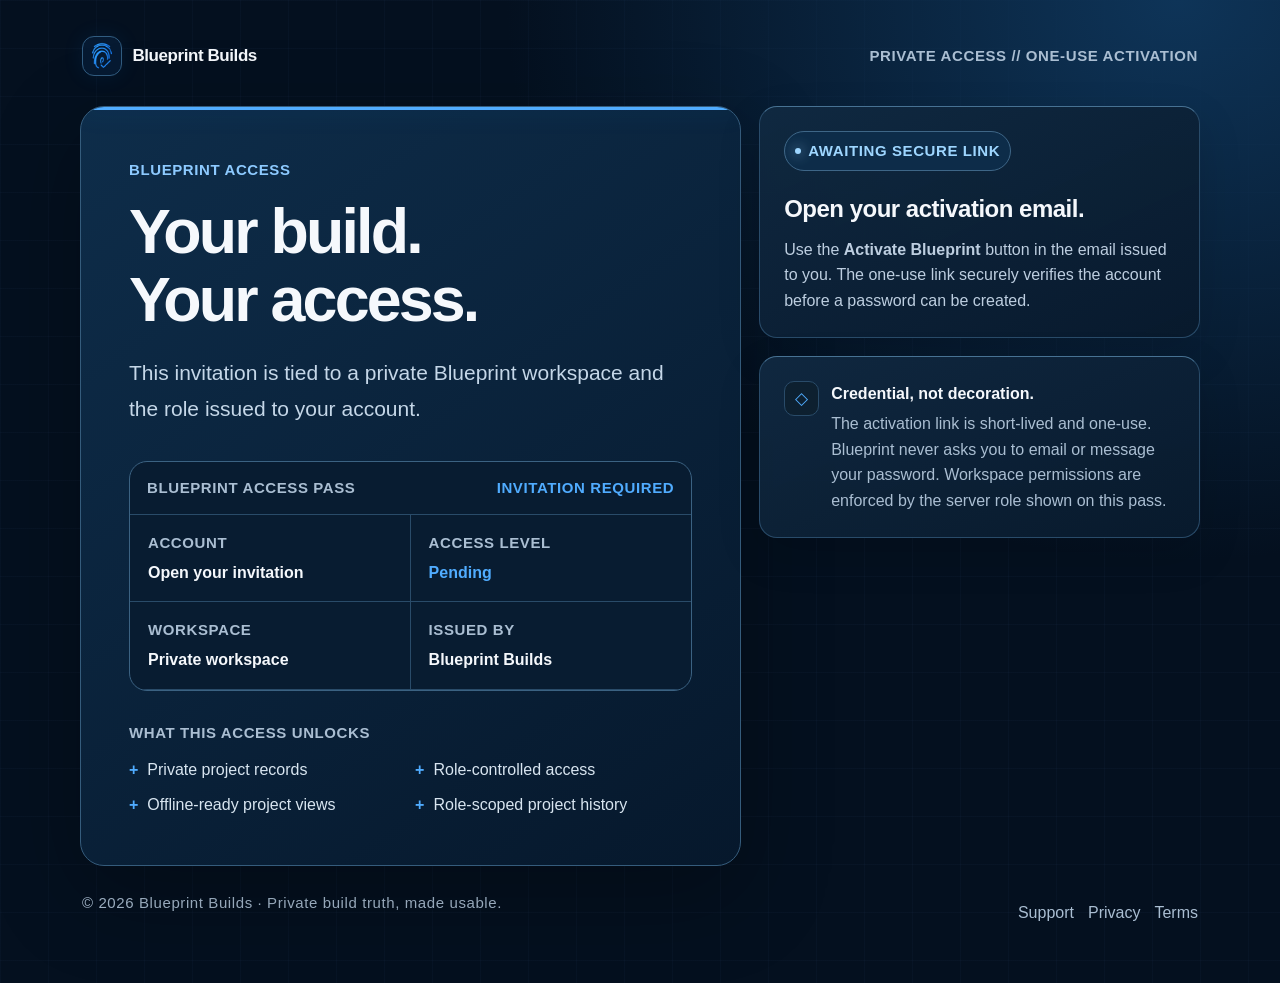
==== commit d448231d: "Publish Blueprint website from 0eb6501" ====
--- a/invite/index.html
+++ b/invite/index.html
@@ -45,7 +45,7 @@
           <div class="unlock">
             <p class="unlock-label">WHAT THIS ACCESS UNLOCKS</p>
             <div class="unlock-grid" id="unlock-grid">
-              <div class="unlock-item">Private project records</div><div class="unlock-item">Role-controlled access</div>
+              <div class="unlock-item">Private project records</div><div class="unlock-item">Role-controlled access</div><div class="unlock-item">Offline-ready project views</div><div class="unlock-item">Role-scoped project history</div>
             </div>
           </div>
         </div>
--- a/assets/blueprint-system-v1.css
+++ b/assets/blueprint-system-v1.css
@@ -185,3 +185,31 @@
  [data-bpb-surface=workspace] .workspace-wrap>main:has(>#signin-panel:not([hidden]))>.lede{grid-column:1;grid-row:3;align-self:start;max-width:31ch;color:#bfd5e8;margin-top:20px}
  [data-bpb-surface=workspace] #signin-panel:not([hidden]){grid-column:2;grid-row:1/span 3;max-width:none;margin:0}
 }
+
+
+/* 23 Sep 2026 product-truth polish: richer framing without interrupting working surfaces. */
+[data-bpb-surface=workspace] .workspace-trustline{
+ display:flex;flex-wrap:wrap;gap:9px;margin:4px 0 0;align-self:start;
+}
+[data-bpb-surface=workspace] .workspace-trustline span{
+ display:inline-flex;align-items:center;gap:8px;min-height:36px;padding:7px 11px;
+ border:1px solid #355a79;border-radius:999px;background:#081d32;color:#bcd4e8;
+ font-size:.9375rem;line-height:1.3;
+}
+[data-bpb-surface=workspace] .workspace-trustline span::before{
+ content:"";width:6px;height:6px;border-radius:50%;background:#65b6ff;box-shadow:0 0 12px #258eff66;
+}
+[data-bpb-surface=workspace] #signin-panel{position:relative;overflow:hidden;border-top-color:#68bcff;box-shadow:0 24px 70px #0000002e,0 0 0 1px #258eff0c}
+[data-bpb-surface=workspace] #signin-panel::before{
+ content:"";position:absolute;left:24px;right:24px;top:0;height:1px;
+ background:linear-gradient(90deg,transparent,#8dd8ff,transparent);opacity:.78;
+}
+[data-bpb-surface=review] .preview-notice{box-shadow:0 14px 34px #00000018}
+[data-bpb-surface=reading] .updated{display:inline-flex;padding:6px 10px;border:1px solid #294d6b;border-radius:999px;background:#081d31}
+@media(max-width:700px){
+ [data-bpb-surface=workspace] .workspace-trustline{gap:7px;margin-bottom:12px}
+ [data-bpb-surface=workspace] .workspace-trustline span{font-size:.9375rem;min-height:38px;padding:7px 10px}
+}
+@media(prefers-reduced-motion:reduce){
+ body[data-bpb-surface=home] .record-summary article{transition:none}
+}
